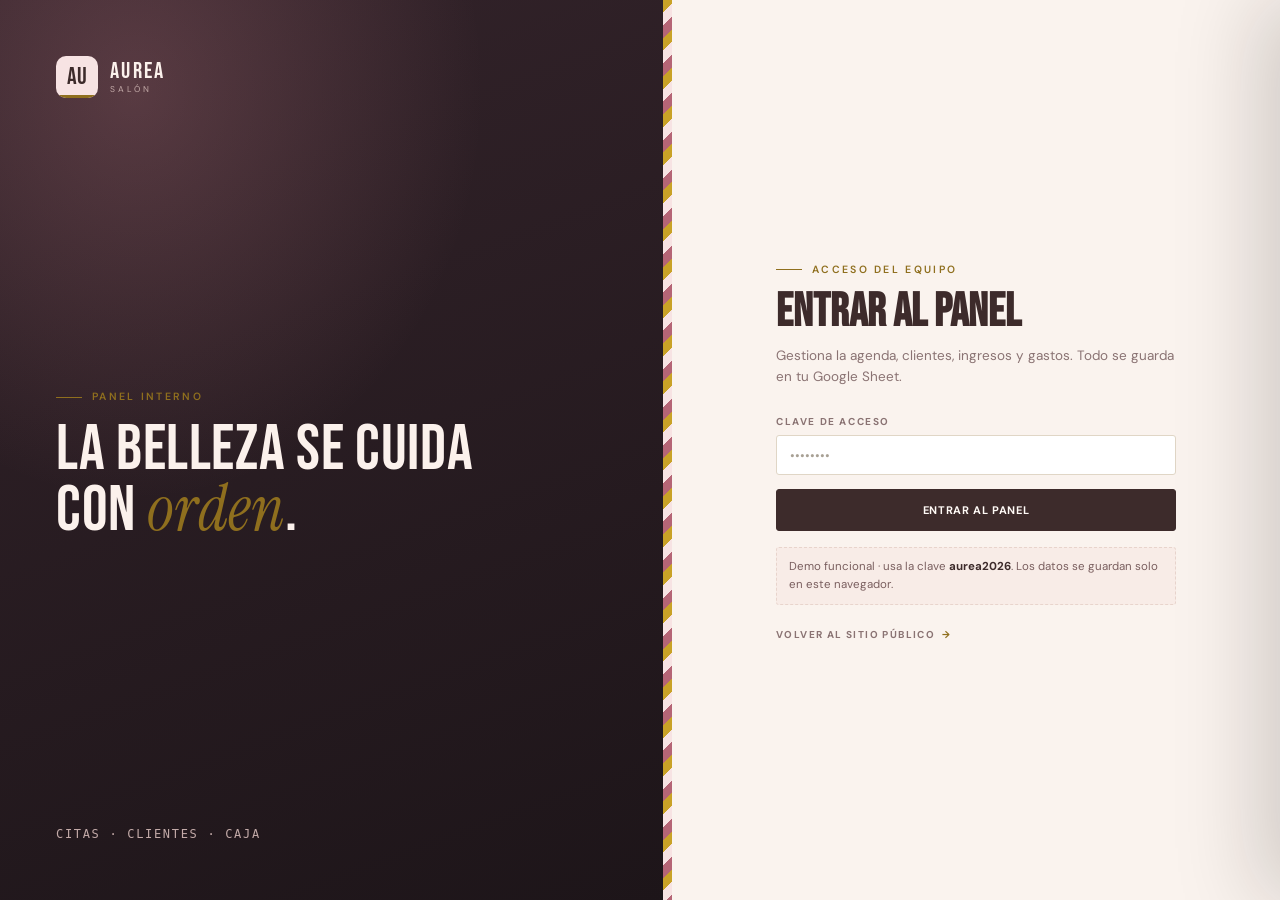
==== admin.html @ e71e3ce6 "Añade el sitio Salon-demo" ====
<!DOCTYPE html>
<html lang="es">
<head>
  <meta charset="UTF-8">
  <meta name="viewport" content="width=device-width, initial-scale=1, viewport-fit=cover">
  <title>Panel del equipo — Aurea Salón</title>
  <meta name="robots" content="noindex, nofollow">
  <meta name="theme-color" content="#fdf7f3">
  <link rel="icon" href="assets/favicon.svg" type="image/svg+xml">
  <link rel="preconnect" href="https://fonts.googleapis.com">
  <link rel="preconnect" href="https://fonts.gstatic.com" crossorigin>
  <link href="https://fonts.googleapis.com/css2?family=Bebas+Neue&family=DM+Sans:wght@300;400;500;600;700&family=Instrument+Serif:ital@0;1&display=swap" rel="stylesheet">
  <link rel="stylesheet" href="css/styles.css?v=20261121a">
</head>
<body class="admin-body">

  <!-- LOGIN -->
  <div class="login" id="login-screen">
    <div class="login__brand">
      <a class="brand" href="index.html" style="color:#fbf1ec">
        <span class="brand__mark" aria-hidden="true">AU</span>
        <span class="brand__text">
          <span class="brand__name">AUREA</span>
          <span class="brand__sub">SALÓN</span>
        </span>
      </a>
      <div>
        <div class="eyebrow" style="margin-bottom:16px">Panel interno</div>
        <div class="login__quote">La belleza se cuida<br>con <em>orden</em>.</div>
      </div>
      <div class="mono" style="color:#c3aaa8;letter-spacing:.14em">CITAS · CLIENTES · CAJA</div>
    </div>

    <div class="login__panel">
      <div class="login__card">
        <span class="eyebrow">Acceso del equipo</span>
        <h1>Entrar al panel</h1>
        <p>Gestiona la agenda, clientes, ingresos y gastos. Todo se guarda en tu Google Sheet.</p>
        <form class="login__form" id="login-form">
          <div class="field">
            <label for="login-key">Clave de acceso</label>
            <input class="input" id="login-key" name="key" type="password" autocomplete="current-password" placeholder="••••••••" required>
          </div>
          <button class="btn-admin btn-admin--primary" type="submit" style="min-height:42px">Entrar al panel</button>
        </form>
        <div class="login__hint" id="login-hint"></div>
        <div style="margin-top:18px">
          <a class="link-arrow" href="index.html" style="color:#8a7373">Volver al sitio público</a>
        </div>
      </div>
    </div>
  </div>

  <!-- PANEL -->
  <div class="admin-shell" id="admin-shell" hidden>
    <aside class="sidebar" id="sidebar">
      <div class="sidebar__brand">
        <span class="brand__mark" aria-hidden="true">AU</span>
        <span class="brand__text">
          <span class="brand__name">AUREA</span>
          <span class="brand__sub" style="color:#c3aaa8">ADMIN</span>
        </span>
      </div>

      <nav class="sidebar__nav" aria-label="Secciones del panel">
        <div class="sidebar__group">Operación</div>
        <button class="sidebar__link" type="button" data-view="resumen">
          <svg viewBox="0 0 24 24" fill="none" stroke="currentColor" stroke-width="1.6"><rect x="3" y="3" width="7" height="7" rx="1"/><rect x="14" y="3" width="7" height="7" rx="1"/><rect x="3" y="14" width="7" height="7" rx="1"/><rect x="14" y="14" width="7" height="7" rx="1"/></svg>
          Resumen
        </button>
        <button class="sidebar__link" type="button" data-view="promedios">
          <svg viewBox="0 0 24 24" fill="none" stroke="currentColor" stroke-width="1.6"><path d="M4 20V10M10 20V4M16 20v-7M22 20H2"/></svg>
          Promedios
        </button>
        <button class="sidebar__link" type="button" data-view="citas">
          <svg viewBox="0 0 24 24" fill="none" stroke="currentColor" stroke-width="1.6"><rect x="3" y="5" width="18" height="16" rx="2"/><path d="M8 3v4M16 3v4M3 11h18"/></svg>
          Citas <span class="badge-count" id="badge-citas">0</span>
        </button>
        <button class="sidebar__link" type="button" data-view="clientes">
          <svg viewBox="0 0 24 24" fill="none" stroke="currentColor" stroke-width="1.6"><circle cx="9" cy="8" r="3.2"/><path d="M3.5 20c0-3.3 2.5-5.5 5.5-5.5s5.5 2.2 5.5 5.5"/><path d="M16 5.2a3.2 3.2 0 0 1 0 5.9M17 14.7c2 .6 3.5 2.4 3.5 5.3"/></svg>
          Clientes
        </button>

        <div class="sidebar__group">Dinero</div>
        <button class="sidebar__link" type="button" data-view="ingresos">
          <svg viewBox="0 0 24 24" fill="none" stroke="currentColor" stroke-width="1.6"><path d="M4 17l6-6 4 4 6-8"/><path d="M14 7h6v6"/></svg>
          Ingresos
        </button>
        <button class="sidebar__link" type="button" data-view="gastos">
          <svg viewBox="0 0 24 24" fill="none" stroke="currentColor" stroke-width="1.6"><path d="M4 7l6 6 4-4 6 8"/><path d="M14 17h6v-6"/></svg>
          Gastos
        </button>

        <div class="sidebar__group">Catálogo</div>
        <button class="sidebar__link" type="button" data-view="barberos">
          <svg viewBox="0 0 24 24" fill="none" stroke="currentColor" stroke-width="1.6"><circle cx="12" cy="8" r="3.4"/><path d="M5 20c0-3.6 3-6.2 7-6.2s7 2.6 7 6.2"/></svg>
          Estilistas
        </button>
        <button class="sidebar__link" type="button" data-view="servicios">
          <svg viewBox="0 0 24 24" fill="none" stroke="currentColor" stroke-width="1.6"><path d="M4 6h16M4 12h16M4 18h10"/></svg>
          Servicios
        </button>
        <button class="sidebar__link" type="button" data-view="ajustes">
          <svg viewBox="0 0 24 24" fill="none" stroke="currentColor" stroke-width="1.6"><circle cx="12" cy="12" r="3"/><path d="M19.4 15a1.7 1.7 0 0 0 .34 1.88l.06.06a2 2 0 1 1-2.83 2.83l-.06-.06a1.7 1.7 0 0 0-1.88-.34 1.7 1.7 0 0 0-1 1.55V21a2 2 0 1 1-4 0v-.09A1.7 1.7 0 0 0 9 19.36a1.7 1.7 0 0 0-1.88.34l-.06.06a2 2 0 1 1-2.83-2.83l.06-.06A1.7 1.7 0 0 0 4.63 15a1.7 1.7 0 0 0-1.55-1H3a2 2 0 1 1 0-4h.09A1.7 1.7 0 0 0 4.64 9a1.7 1.7 0 0 0-.34-1.88l-.06-.06a2 2 0 1 1 2.83-2.83l.06.06A1.7 1.7 0 0 0 9 4.63h.01a1.7 1.7 0 0 0 1-1.55V3a2 2 0 1 1 4 0v.09a1.7 1.7 0 0 0 1 1.55 1.7 1.7 0 0 0 1.88-.34l.06-.06a2 2 0 1 1 2.83 2.83l-.06.06A1.7 1.7 0 0 0 19.37 9v.01a1.7 1.7 0 0 0 1.55 1H21a2 2 0 1 1 0 4h-.09a1.7 1.7 0 0 0-1.55 1z"/></svg>
          Ajustes
        </button>
      </nav>

      <div class="sidebar__foot">
        <div class="sidebar__user"><span class="status-dot status-dot--open">Sesión activa</span></div>
        <button class="sidebar__link" type="button" id="logout-btn">
          <svg viewBox="0 0 24 24" fill="none" stroke="currentColor" stroke-width="1.6"><path d="M15 4h3a2 2 0 0 1 2 2v12a2 2 0 0 1-2 2h-3"/><path d="M10 17l-5-5 5-5M5 12h11"/></svg>
          Cerrar sesión
        </button>
        <a class="sidebar__link" href="estilista.html">
          <svg viewBox="0 0 24 24" fill="none" stroke="currentColor" stroke-width="1.6"><circle cx="12" cy="8" r="3.4"/><path d="M5 20c0-3.6 3-6.2 7-6.2s7 2.6 7 6.2"/></svg>
          Panel de estilistas
        </a>
        <a class="sidebar__link" href="index.html">
          <svg viewBox="0 0 24 24" fill="none" stroke="currentColor" stroke-width="1.6"><path d="M14 3h7v7"/><path d="M10 14L21 3"/><path d="M21 14v5a2 2 0 0 1-2 2H5a2 2 0 0 1-2-2V5a2 2 0 0 1 2-2h5"/></svg>
          Ver sitio público
        </a>
      </div>
    </aside>
    <div class="sidebar-backdrop" id="sidebar-backdrop"></div>

    <div class="admin-main">
      <header class="topbar">
        <div class="topbar__left">
          <button class="icon-btn menu-btn" type="button" id="menu-btn" aria-label="Abrir menú">
            <svg viewBox="0 0 24 24" fill="none" stroke="currentColor" stroke-width="1.8"><path d="M3 6h18M3 12h18M3 18h18"/></svg>
          </button>
          <span class="topbar__title" id="topbar-title">Resumen</span>
        </div>
        <div class="topbar__right">
          <button class="icon-btn" type="button" id="admin-refresh" title="Actualizar datos" aria-label="Actualizar datos">
            <svg viewBox="0 0 24 24" fill="none" stroke="currentColor" stroke-width="1.8"><path d="M20 7v5h-5"/><path d="M19 12a7 7 0 1 1-2-5l3 5"/></svg>
          </button>
          <span class="mode-chip" id="mode-chip">Demo funcional</span>
          <span class="mono muted" id="today-label" style="display:none">—</span>
        </div>
      </header>

      <main class="view" id="view"></main>
    </div>
  </div>

  <!-- DRAWER CLIENTE -->
  <div class="drawer-backdrop" id="drawer-backdrop"></div>
  <aside class="drawer" id="client-drawer" aria-hidden="true" aria-label="Detalle del cliente">
    <div class="drawer__head">
      <div>
        <span class="eyebrow eyebrow--plain" style="color:#8f6f1e">Cliente</span>
        <h3 id="drawer-name" style="margin-top:6px">—</h3>
        <p id="drawer-phone" class="mono" style="color:#6f6a60;margin-top:4px">—</p>
      </div>
      <button class="icon-btn" type="button" id="drawer-close" aria-label="Cerrar detalle">
        <svg viewBox="0 0 24 24" fill="none" stroke="currentColor" stroke-width="1.6"><path d="M5 5l14 14M19 5L5 19"/></svg>
      </button>
    </div>
    <div class="drawer__body" id="drawer-body"></div>
    <div class="drawer__foot" id="drawer-foot"></div>
  </aside>

  <div id="modal-root"></div>

  <div class="barbero-loading" id="sheets-loading" role="status" aria-live="polite" aria-atomic="true" hidden>
    <div class="barbero-loading__animation" id="sheets-loading-animation" aria-hidden="true"></div>
    <span id="sheets-loading-label">Cargando…</span>
  </div>

  <script src="js/config.js?v=20261121a"></script>
  <script src="js/ui.js?v=20261121a"></script>
  <script src="js/store.js?v=20261121a"></script>
  <script src="js/calendar.js?v=20261121a"></script>
  <script src="assets/vendor/lottie.min.js"></script>
  <script src="js/sheets-loading.js?v=20261121a"></script>
  <script src="js/admin.js?v=20261121a"></script>
</body>
</html>
---- css/styles.css ----
/* ============================================================
   AUREA SALÓN — Hoja de estilos
   1. Tokens        5. Cabecera / hero
   2. Base          6. Secciones públicas
   3. Componentes   7. Reservas / modales
   4. Utilidades    8. Panel de administración
   ============================================================ */

[hidden] { display: none !important; }

/* ---------- 1. Tokens ---------- */
:root {
  --ink: #fdf7f3;
  --ink-2: #fffdfa;
  --surface: #fffaf6;
  --surface-2: #f6e9e4;
  --cream: #3d2b2b;
  --cream-dim: #6f5656;
  --muted: #8d7575;
  --copper: #8f6f1e;
  --copper-bright: #c9a227;
  --rose: #b56576;
  --rose-soft: #f7e3e3;
  --green: #5f8f6b;
  --red: #b85c5c;
  --line: rgba(61, 43, 43, 0.12);
  --line-strong: rgba(61, 43, 43, 0.26);

  --font-display: "Bebas Neue", "Arial Narrow", Impact, sans-serif;
  --font-body: "DM Sans", ui-sans-serif, system-ui, -apple-system, "Segoe UI", sans-serif;
  --font-serif: "Instrument Serif", Georgia, "Times New Roman", serif;
  --font-mono: ui-monospace, "SFMono-Regular", Menlo, Consolas, monospace;

  --radius: 3px;
  --shadow: 0 24px 60px rgba(92, 61, 61, 0.16);
  --container: 1200px;

  /* Panel admin (tema claro) */
  --paper: #faf3ee;
  --paper-2: #fdf8f4;
  --card: #ffffff;
  --admin-ink: #3d2b2b;
  --admin-muted: #8a7373;
  --admin-line: #ecdfd8;
  --admin-side: #2c2024;
}

/* ---------- 2. Base ---------- */
*,
*::before,
*::after { box-sizing: border-box; }

html { -webkit-text-size-adjust: 100%; scroll-behavior: smooth; }

body {
  margin: 0;
  background: var(--ink);
  color: var(--cream);
  font-family: var(--font-body);
  font-size: 16px;
  line-height: 1.55;
  -webkit-font-smoothing: antialiased;
}

body.no-scroll { overflow: hidden; }

img, svg { display: block; max-width: 100%; }
a { color: inherit; text-decoration: none; }
button { font: inherit; color: inherit; }
h1, h2, h3, h4, p { margin: 0; }
ul { margin: 0; padding: 0; list-style: none; }

::selection { background: var(--rose); color: #fff; }

:focus-visible {
  outline: 2px solid var(--copper-bright);
  outline-offset: 3px;
}

::-webkit-scrollbar { width: 10px; height: 10px; }
::-webkit-scrollbar-track { background: var(--ink); }
::-webkit-scrollbar-thumb { background: #d9c3bb; border-radius: 20px; border: 2px solid var(--ink); }

/* ---------- 3. Componentes ---------- */
.container {
  width: 100%;
  max-width: var(--container);
  margin-inline: auto;
  padding-inline: clamp(18px, 4vw, 40px);
}

.eyebrow {
  display: inline-flex;
  align-items: center;
  gap: 10px;
  font-size: 10.5px;
  font-weight: 600;
  letter-spacing: 0.22em;
  text-transform: uppercase;
  color: var(--copper);
}
.eyebrow::before {
  content: "";
  width: 26px;
  height: 1px;
  background: var(--copper);
}
.eyebrow--plain::before { display: none; }

.btn {
  display: inline-flex;
  align-items: center;
  justify-content: center;
  gap: 10px;
  min-height: 46px;
  padding: 0 22px;
  border: 1px solid transparent;
  border-radius: var(--radius);
  background: transparent;
  font-size: 11px;
  font-weight: 700;
  letter-spacing: 0.16em;
  text-transform: uppercase;
  cursor: pointer;
  transition: transform 0.18s ease, background 0.18s ease, border-color 0.18s ease, color 0.18s ease;
  white-space: nowrap;
}
.btn:hover { transform: translateY(-1px); }
.btn:active { transform: translateY(0); }
.btn:disabled { opacity: 0.45; cursor: not-allowed; transform: none; }

.btn--primary { background: var(--rose); color: #fff; }
.btn--primary:hover { background: #a2576a; }

.btn--outline { border-color: var(--line-strong); color: var(--cream); }
.btn--outline:hover { border-color: var(--cream); background: rgba(61, 43, 43, 0.05); }

.btn--ghost { color: var(--cream-dim); padding-inline: 14px; }
.btn--ghost:hover { color: var(--cream); background: rgba(61, 43, 43, 0.06); }

.btn--sm { min-height: 36px; padding: 0 14px; font-size: 10px; }
.btn--block { width: 100%; }

.btn__arrow { transition: transform 0.18s ease; }
.btn:hover .btn__arrow { transform: translateX(3px); }

.field { display: flex; flex-direction: column; gap: 6px; }
.field label,
.field__label {
  font-size: 10px;
  font-weight: 700;
  letter-spacing: 0.16em;
  text-transform: uppercase;
  color: var(--muted);
}
.input,
.select,
.textarea {
  width: 100%;
  min-height: 46px;
  padding: 0 13px;
  border: 1px solid var(--line);
  border-radius: var(--radius);
  background: #fffdfa;
  color: var(--cream);
  font-family: inherit;
  font-size: 14.5px;
  transition: border-color 0.16s ease, background 0.16s ease;
}
.textarea { padding: 12px 13px; min-height: 96px; resize: vertical; }
.input::placeholder, .textarea::placeholder { color: #b09a94; }
.input:focus, .select:focus, .textarea:focus {
  outline: none;
  border-color: var(--copper);
  background: #fff;
}
.select { appearance: none; background-image: linear-gradient(45deg, transparent 50%, var(--muted) 50%), linear-gradient(135deg, var(--muted) 50%, transparent 50%); background-position: calc(100% - 18px) 20px, calc(100% - 13px) 20px; background-size: 5px 5px; background-repeat: no-repeat; padding-right: 34px; }
.select option { background: var(--surface); color: var(--cream); }
.field__error { font-size: 12px; color: var(--red); min-height: 0; }
.input[aria-invalid="true"], .textarea[aria-invalid="true"] { border-color: var(--red); }

.form-grid { display: grid; grid-template-columns: 1fr 1fr; gap: 14px; }
.field--full { grid-column: 1 / -1; }
.field-hint { font-size: 12px; color: var(--muted); }
.field-hint--success { color: #4f7d5e; }
.field-hint--error { color: #a94f4f; }
.returning-client { margin-top: 18px; padding: 14px; border: 1px solid var(--line); border-radius: var(--radius); }
.returning-client__form { margin-top: 14px; }
.returning-client__form[hidden] { display: none; }
.returning-client__form .field__label { font-size: 10px; font-weight: 700; letter-spacing: .12em; text-transform: uppercase; color: var(--muted); }
.client-history-head { display: flex; justify-content: space-between; align-items: center; gap: 12px; margin-top: 20px; padding: 14px; border: 1px solid var(--line); border-radius: var(--radius); }
.client-history-head h3 { margin-top: 5px; font-family: var(--font-display); font-size: 22px; font-weight: 400; text-transform: uppercase; }
.client-history-head > span { color: var(--muted); font-size: 12px; }

/* ---------- 4. Utilidades ---------- */
.section { padding-block: clamp(64px, 8vw, 104px); }
section[id] { scroll-margin-top: 92px; }
.section--tight { padding-block: clamp(48px, 6vw, 72px); }
.section--line { border-top: 1px solid var(--line); }
.section-head {
  display: flex;
  justify-content: space-between;
  align-items: flex-end;
  gap: clamp(20px, 4vw, 56px);
  margin-bottom: clamp(28px, 4vw, 48px);
  flex-wrap: wrap;
}
.section-head h2 {
  font-family: var(--font-display);
  font-size: clamp(42px, 5.4vw, 68px);
  line-height: 0.92;
  letter-spacing: 0.01em;
  text-transform: uppercase;
  margin-top: 14px;
}
.section-head p { max-width: 360px; color: var(--muted); font-size: 14.5px; }
.sr-only {
  position: absolute; width: 1px; height: 1px; padding: 0; margin: -1px;
  overflow: hidden; clip: rect(0, 0, 0, 0); white-space: nowrap; border: 0;
}
.mono { font-family: var(--font-mono); font-size: 12px; letter-spacing: 0.04em; }
.muted { color: var(--muted); }
.copper { color: var(--copper); }

[data-reveal] {
  opacity: 0;
  transform: translateY(18px);
  transition: opacity 0.7s cubic-bezier(0.22, 1, 0.36, 1), transform 0.7s cubic-bezier(0.22, 1, 0.36, 1);
}
[data-reveal].is-visible { opacity: 1; transform: none; }

/* ---------- 5. Cabecera / hero ---------- */
.site-header {
  position: sticky;
  top: 0;
  z-index: 50;
  border-bottom: 1px solid transparent;
  transition: background 0.25s ease, border-color 0.25s ease, backdrop-filter 0.25s ease;
}
.site-header.is-scrolled {
  background: rgba(253, 247, 243, 0.92);
  backdrop-filter: blur(14px);
  border-bottom-color: var(--line);
}
.site-header__inner {
  display: flex;
  align-items: center;
  justify-content: space-between;
  gap: 20px;
  min-height: 76px;
}
.brand { display: inline-flex; align-items: center; gap: 12px; }
.brand__mark {
  width: 42px; height: 42px;
  display: grid; place-items: center;
  border-radius: 10px;
  background: linear-gradient(160deg, #f9e8e4, #f4ebda);
  color: var(--cream);
  font-family: var(--font-display);
  font-size: 24px;
  letter-spacing: 0.02em;
  position: relative;
  overflow: hidden;
  flex: none;
}
.brand__mark::after {
  content: "";
  position: absolute; left: 0; right: 0; bottom: 0; height: 3px;
  background: var(--copper);
}
.brand__text { display: flex; flex-direction: column; line-height: 1; }
.brand__name {
  font-family: var(--font-display);
  font-size: 23px;
  letter-spacing: 0.1em;
}
.brand__sub {
  font-size: 8.5px;
  letter-spacing: 0.34em;
  color: var(--muted);
  margin-top: 3px;
}
.site-nav { display: flex; align-items: center; gap: 4px; }
.site-nav__link {
  padding: 10px 14px;
  font-size: 11.5px;
  font-weight: 600;
  letter-spacing: 0.14em;
  text-transform: uppercase;
  color: var(--cream-dim);
  border-radius: var(--radius);
  transition: color 0.16s ease, background 0.16s ease;
}
.site-nav__link:hover { color: var(--cream); background: rgba(61, 43, 43, 0.06); }
button.site-nav__link { border: 0; background: none; cursor: pointer; text-align: left; }
.header-actions { display: flex; align-items: center; gap: 8px; }
.nav-toggle {
  display: none;
  width: 44px; height: 44px;
  border: 1px solid var(--line);
  border-radius: var(--radius);
  background: transparent;
  cursor: pointer;
  place-items: center;
}
.nav-toggle span { display: block; width: 18px; height: 1.5px; background: var(--cream); position: relative; }
.nav-toggle span::before, .nav-toggle span::after {
  content: ""; position: absolute; left: 0; width: 18px; height: 1.5px; background: var(--cream);
}
.nav-toggle span::before { top: -6px; }
.nav-toggle span::after { top: 6px; }

.hero {
  position: relative;
  overflow: hidden;
  padding-top: clamp(40px, 6vw, 84px);
  padding-bottom: clamp(48px, 7vw, 96px);
}
.hero::before {
  content: "";
  position: absolute;
  inset: 0;
  pointer-events: none;
  opacity: 0.5;
  background:
    radial-gradient(60% 60% at 85% 10%, rgba(217, 139, 150, 0.24), transparent 70%),
    radial-gradient(40% 40% at 5% 80%, rgba(201, 162, 39, 0.16), transparent 70%);
}
.hero__grid {
  position: relative;
  display: grid;
  grid-template-columns: 1.08fr 0.92fr;
  gap: clamp(32px, 5vw, 72px);
  align-items: center;
}
.hero__title {
  font-family: var(--font-display);
  font-size: clamp(58px, 8.6vw, 126px);
  line-height: 0.85;
  letter-spacing: 0.005em;
  text-transform: uppercase;
  margin-top: 20px;
}
.hero__title em {
  font-family: var(--font-serif);
  font-style: italic;
  font-weight: 400;
  text-transform: none;
  color: var(--copper);
  letter-spacing: -0.01em;
}
.hero__lead {
  margin-top: 26px;
  max-width: 430px;
  color: var(--cream-dim);
  font-size: 16px;
}
.hero__actions { display: flex; flex-wrap: wrap; gap: 10px; margin-top: 32px; }
.hero__meta {
  display: flex;
  flex-wrap: wrap;
  gap: 26px;
  margin-top: 42px;
  padding-top: 22px;
  border-top: 1px solid var(--line);
}
.hero__stat strong {
  display: block;
  font-family: var(--font-display);
  font-size: 30px;
  line-height: 1;
  color: var(--cream);
}
.hero__stat span {
  font-size: 9.5px;
  letter-spacing: 0.18em;
  text-transform: uppercase;
  color: var(--muted);
}

.hero-card {
  position: relative;
  background: linear-gradient(170deg, #fffdfa, #fbf0eb 70%);
  border: 1px solid var(--line);
  border-radius: 4px;
  padding: 26px 26px 24px;
  box-shadow: var(--shadow);
  overflow: hidden;
}
.hero-card::before {
  content: "";
  position: absolute;
  top: 0; bottom: 0; right: 0;
  width: 7px;
  background: repeating-linear-gradient(135deg, var(--copper-bright) 0 7px, #f7e3e3 7px 14px, var(--rose) 14px 21px);
  opacity: 0.85;
}
.hero-card__top { display: flex; justify-content: space-between; align-items: center; gap: 12px; }
.hero-card__label {
  font-size: 9.5px;
  letter-spacing: 0.2em;
  text-transform: uppercase;
  color: var(--muted);
}
.status-dot {
  display: inline-flex; align-items: center; gap: 7px;
  font-size: 10px; font-weight: 700; letter-spacing: 0.1em; text-transform: uppercase;
}
.status-dot::before { content: ""; width: 7px; height: 7px; border-radius: 50%; background: currentColor; box-shadow: 0 0 0 3px rgba(134, 171, 145, 0.16); }
.status-dot--open { color: var(--green); }
.status-dot--closed { color: var(--red); }
.hero-card__hours {
  font-family: var(--font-display);
  font-size: 44px;
  line-height: 1;
  margin-top: 12px;
  letter-spacing: 0.02em;
}
.hero-card__hours small { font-size: 18px; color: var(--muted); letter-spacing: 0.06em; }
.hero-card__next {
  display: flex; align-items: center; justify-content: space-between; gap: 10px;
  margin-top: 16px; padding: 12px 14px;
  background: rgba(217, 139, 150, 0.14);
  border: 1px solid rgba(176, 138, 46, 0.3);
  border-radius: 2px;
}
.hero-card__next span { font-size: 10px; letter-spacing: 0.14em; text-transform: uppercase; color: var(--cream-dim); }
.hero-card__next strong { font-family: var(--font-display); font-size: 21px; color: var(--copper); letter-spacing: 0.04em; }
.hero-card__list { margin-top: 18px; }
.hero-card__row {
  display: flex; justify-content: space-between; align-items: baseline; gap: 12px;
  padding: 10px 0;
  border-top: 1px dashed var(--line);
  font-size: 13.5px;
}
.hero-card__row span { color: var(--cream-dim); }
.hero-card__row b { font-weight: 600; color: var(--cream); }
.hero-card .btn { margin-top: 18px; }

/* ---------- 6. Secciones públicas ---------- */
.ticker {
  border-top: 1px solid var(--line);
  border-bottom: 1px solid var(--line);
  overflow: hidden;
  padding: 16px 0;
  background: #f7e9e4;
}
.ticker__track {
  display: flex;
  width: max-content;
  gap: 38px;
  animation: ticker 42s linear infinite;
}
.ticker:hover .ticker__track { animation-play-state: paused; }
.ticker__item {
  display: inline-flex;
  align-items: center;
  gap: 38px;
  font-family: var(--font-display);
  font-size: 19px;
  letter-spacing: 0.08em;
  color: var(--cream-dim);
  white-space: nowrap;
}
.ticker__item::after { content: "✦"; font-size: 14px; color: var(--rose); }
.ticker__item b { color: var(--copper); font-weight: 400; }
@keyframes ticker { to { transform: translateX(-50%); } }

.services-grid {
  display: grid;
  grid-template-columns: repeat(4, minmax(0, 1fr));
  gap: 12px;
}
.service-card {
  display: flex;
  flex-direction: column;
  min-height: 228px;
  padding: 22px 20px 18px;
  background: var(--surface);
  border: 1px solid var(--line);
  border-radius: var(--radius);
  position: relative;
  transition: border-color 0.2s ease, transform 0.2s ease, background 0.2s ease;
}
.service-card:hover { border-color: rgba(181, 101, 118, 0.55); transform: translateY(-3px); background: #fff4ef; }
.service-card__num {
  font-family: var(--font-mono);
  font-size: 10px;
  color: var(--muted);
  letter-spacing: 0.1em;
}
.service-card h3 {
  font-family: var(--font-display);
  font-size: 26px;
  letter-spacing: 0.03em;
  line-height: 1;
  margin-top: 14px;
  text-transform: uppercase;
}
.service-card p {
  margin-top: 8px;
  font-size: 12.5px;
  color: var(--muted);
  flex: 1;
}
.service-card__foot {
  display: flex;
  align-items: flex-end;
  justify-content: space-between;
  gap: 10px;
  margin-top: 18px;
  padding-top: 14px;
  border-top: 1px solid var(--line);
}
.service-card__price { font-family: var(--font-display); font-size: 29px; line-height: 1; }
.service-card__price small { font-family: var(--font-body); font-size: 10px; color: var(--muted); letter-spacing: 0.1em; display: block; margin-top: 3px; text-transform: uppercase; }
.service-card__time { font-size: 11px; color: var(--muted); letter-spacing: 0.08em; }
.service-card__cta {
  position: absolute; inset: 0;
  border: 0; background: transparent; cursor: pointer;
  border-radius: var(--radius);
}
.service-card__cta:focus-visible { outline: 2px solid var(--copper-bright); outline-offset: 2px; }

.barbers-grid { display: grid; grid-template-columns: repeat(3, minmax(0, 1fr)); gap: 12px; }
.barber-card {
  background: var(--surface);
  border: 1px solid var(--line);
  border-radius: var(--radius);
  overflow: hidden;
  transition: border-color 0.2s ease, transform 0.2s ease;
}
.barber-card:hover { border-color: rgba(181, 101, 118, 0.45); transform: translateY(-3px); }
.barber-card__art {
  position: relative;
  height: 250px;
  display: grid;
  place-items: center;
  overflow: hidden;
  background:
    radial-gradient(120% 100% at 22% 0%, color-mix(in srgb, var(--barber-color, #d98b96) 45%, transparent), transparent 62%),
    linear-gradient(160deg, #fdf1ec, #f6e4dc);
}
.barber-card__photo { position: absolute; inset: 0; width: 100%; height: 100%; object-fit: cover; object-position: center 35%; z-index: 0; }
.barber-card__art::after {
  content: "";
  position: absolute; inset: 0;
  background: repeating-linear-gradient(115deg, transparent 0 20px, rgba(61, 43, 43, 0.05) 20px 21px);
}
.barber-card__initials {
  font-family: var(--font-display);
  font-size: clamp(72px, 8vw, 104px);
  letter-spacing: 0.04em;
  color: rgba(61, 43, 43, 0.78);
  position: relative;
  z-index: 1;
}
.barber-card__tag {
  position: absolute;
  top: 14px; left: 14px;
  z-index: 2;
  font-size: 8.5px;
  letter-spacing: 0.2em;
  text-transform: uppercase;
  color: var(--cream-dim);
  border: 1px solid var(--line-strong);
  padding: 5px 8px;
  border-radius: 999px;
  background: rgba(255, 250, 246, 0.72);
  backdrop-filter: blur(4px);
}
.barber-card__body { padding: 18px 18px 20px; }
.barber-card__body h3 { font-family: var(--font-display); font-size: 27px; letter-spacing: 0.04em; line-height: 1; text-transform: uppercase; }
.barber-card__role { font-size: 10.5px; letter-spacing: 0.16em; text-transform: uppercase; color: var(--copper); margin-top: 6px; }
.barber-card__spec { font-size: 13px; color: var(--muted); margin-top: 10px; }
.barber-card__foot { display: flex; justify-content: space-between; align-items: center; gap: 10px; margin-top: 16px; padding-top: 14px; border-top: 1px solid var(--line); }
.link-arrow {
  display: inline-flex; align-items: center; gap: 7px;
  font-size: 10px; font-weight: 700; letter-spacing: 0.14em; text-transform: uppercase;
  color: var(--cream); background: none; border: 0; padding: 0; cursor: pointer;
}
.link-arrow::after { content: "→"; color: var(--copper); transition: transform 0.18s ease; }
.link-arrow:hover::after { transform: translateX(4px); }

.steps { display: grid; grid-template-columns: repeat(3, minmax(0, 1fr)); gap: 0; border-top: 1px solid var(--line); }
.step {
  padding: 30px clamp(18px, 3vw, 34px) 8px;
  border-right: 1px solid var(--line);
  position: relative;
}
.step:last-child { border-right: 0; }
.step__num {
  font-family: var(--font-display);
  font-size: 64px;
  line-height: 1;
  color: transparent;
  -webkit-text-stroke: 1px rgba(176, 138, 46, 0.7);
}
.step h3 { font-family: var(--font-display); font-size: 26px; letter-spacing: 0.04em; text-transform: uppercase; margin-top: 14px; }
.step p { font-size: 13.5px; color: var(--muted); margin-top: 8px; max-width: 260px; }

.contact-grid { display: grid; grid-template-columns: 1.15fr 0.85fr; gap: 12px; }
.contact-panel {
  background: var(--surface);
  border: 1px solid var(--line);
  border-radius: var(--radius);
  padding: clamp(24px, 4vw, 42px);
}
.contact-panel h2 { font-family: var(--font-display); font-size: clamp(38px, 4.6vw, 56px); line-height: 0.95; text-transform: uppercase; }
.contact-panel p { color: var(--muted); margin-top: 14px; max-width: 420px; font-size: 14.5px; }
.hours { margin-top: 26px; border-top: 1px solid var(--line); }
.hours__row { display: flex; justify-content: space-between; gap: 20px; padding: 11px 0; border-bottom: 1px solid var(--line); font-size: 13.5px; }
.hours__row span { color: var(--muted); }
.hours__row b { font-weight: 500; letter-spacing: 0.04em; }
.hours__row--closed b { color: var(--red); }
.contact-actions { display: flex; flex-wrap: wrap; gap: 10px; margin-top: 26px; }
.contact-aside { display: flex; flex-direction: column; gap: 12px; }
.contact-block { flex: 1; background: var(--surface); border: 1px solid var(--line); border-radius: var(--radius); padding: 24px; display: flex; flex-direction: column; justify-content: space-between; gap: 18px; }
.contact-block__label { font-size: 9.5px; letter-spacing: 0.2em; text-transform: uppercase; color: var(--copper); }
.contact-block__value { font-size: 15px; line-height: 1.5; }
.contact-block__value strong { display: block; font-family: var(--font-display); font-size: 24px; letter-spacing: 0.04em; font-weight: 400; margin-bottom: 4px; }

.site-footer { border-top: 1px solid var(--line); padding-block: 44px 28px; background: #f7e9e4; }
.footer-grid { display: grid; grid-template-columns: 1.4fr 1fr 1fr; gap: 32px; }
.footer-brand p { color: var(--muted); font-size: 13.5px; max-width: 300px; margin-top: 14px; }
.footer-col h4 { font-size: 9.5px; letter-spacing: 0.2em; text-transform: uppercase; color: var(--muted); margin-bottom: 12px; }
.footer-col a, .footer-col span { display: block; font-size: 13.5px; color: var(--cream-dim); padding: 4px 0; }
.footer-col a:hover { color: var(--copper); }
.footer-bottom {
  display: flex; justify-content: space-between; gap: 16px; flex-wrap: wrap;
  margin-top: 38px; padding-top: 18px; border-top: 1px solid var(--line);
  font-size: 11px; color: #a08a84; letter-spacing: 0.04em;
}
.footer-bottom a { color: var(--muted); }
.footer-bottom a:hover { color: var(--copper); }

/* ---------- 7. Reservas / modales ---------- */
.modal { position: fixed; inset: 0; z-index: 100; display: none; }
.modal.is-open { display: grid; place-items: center; }
.modal__backdrop {
  position: absolute; inset: 0;
  background: rgba(61, 43, 43, 0.45);
  backdrop-filter: blur(7px);
  animation: fade-in 0.2s ease;
}
.modal__dialog {
  position: relative;
  width: min(1060px, calc(100vw - 28px));
  max-height: calc(100vh - 40px);
  overflow: auto;
  background: var(--ink-2);
  border: 1px solid var(--line-strong);
  border-radius: 4px;
  box-shadow: 0 50px 120px rgba(92, 61, 61, 0.28);
  animation: modal-in 0.24s cubic-bezier(0.22, 1, 0.36, 1);
}
.modal__dialog--sm { width: min(640px, calc(100vw - 28px)); }
.modal__close {
  position: absolute;
  top: 14px; right: 14px;
  z-index: 5;
  width: 38px; height: 38px;
  display: grid; place-items: center;
  border: 1px solid var(--line);
  border-radius: 50%;
  background: rgba(255, 250, 246, 0.85);
  color: var(--cream);
  cursor: pointer;
  backdrop-filter: blur(6px);
  transition: background 0.16s ease, border-color 0.16s ease;
}
.modal__close:hover { background: var(--surface-2); border-color: var(--line-strong); }
.modal__close svg { width: 14px; height: 14px; }

.booking { display: grid; grid-template-columns: 1.15fr 0.85fr; min-height: 600px; }
.booking__main { padding: clamp(22px, 3.4vw, 38px); display: flex; flex-direction: column; min-width: 0; }
.booking__aside {
  background: linear-gradient(160deg, #f9e8e4, #f4ebda);
  color: var(--cream);
  padding: clamp(22px, 3.2vw, 34px);
  display: flex;
  flex-direction: column;
  position: relative;
  overflow: hidden;
}
.booking__aside::after {
  content: "";
  position: absolute;
  left: 0; right: 0; bottom: 0; height: 8px;
  background: repeating-linear-gradient(135deg, var(--copper-bright) 0 8px, #f7e3e3 8px 16px, var(--rose) 16px 24px);
  opacity: 0.9;
}
.booking__aside h3 { font-family: var(--font-display); font-size: 32px; line-height: 1; text-transform: uppercase; letter-spacing: 0.03em; }
.booking__aside .summary { margin-top: 22px; }
.summary__row {
  display: flex; justify-content: space-between; gap: 14px;
  padding: 11px 0;
  border-bottom: 1px solid rgba(61, 43, 43, 0.14);
  font-size: 13.5px;
}
.summary__row span { color: #8d7575; }
.summary__row b { font-weight: 600; text-align: right; }
.summary__total {
  display: flex; justify-content: space-between; align-items: flex-end; gap: 14px;
  margin-top: 22px; padding-top: 18px;
  border-top: 2px solid rgba(61, 43, 43, 0.55);
}
.summary__total span { font-size: 9.5px; letter-spacing: 0.2em; text-transform: uppercase; color: #8d7575; }
.summary__total strong { font-family: var(--font-display); font-size: 46px; line-height: 0.9; letter-spacing: 0.02em; }
.summary__note { margin-top: 18px; font-size: 11.5px; line-height: 1.6; color: #7c6262; }
.summary__brand { margin-top: auto; padding-top: 26px; font-family: var(--font-display); font-size: 15px; letter-spacing: 0.18em; color: #a58c7e; }

.stepper { display: flex; gap: 6px; margin-bottom: 26px; }
.stepper__item { flex: 1; display: flex; flex-direction: column; gap: 7px; }
.stepper__bar { height: 2px; background: var(--line); transition: background 0.2s ease; }
.stepper__item.is-done .stepper__bar, .stepper__item.is-active .stepper__bar { background: var(--rose); }
.stepper__label { font-size: 8.5px; letter-spacing: 0.16em; text-transform: uppercase; color: var(--muted); }
.stepper__item.is-active .stepper__label { color: var(--cream); }
.stepper__item.is-done .stepper__label { color: var(--rose); }

.booking__title { font-family: var(--font-display); font-size: clamp(30px, 3.4vw, 40px); line-height: 1; text-transform: uppercase; letter-spacing: 0.02em; }
.booking__sub { font-size: 13px; color: var(--muted); margin-top: 8px; }
.booking__body { margin-top: 22px; flex: 1; }
.booking__nav { display: flex; align-items: center; justify-content: space-between; gap: 10px; margin-top: 26px; padding-top: 18px; border-top: 1px solid var(--line); }
.booking__nav-total { display: none; text-align: center; font-size: 11px; font-weight: 700; letter-spacing: 0.08em; text-transform: uppercase; color: var(--cream-dim); }
.booking__nav-total b { display: block; font-family: var(--font-display); font-size: 20px; letter-spacing: 0.04em; color: var(--cream); }

.option-grid { display: grid; grid-template-columns: 1fr 1fr; gap: 8px; }
.option {
  text-align: left;
  border: 1px solid var(--line);
  background: var(--surface);
  border-radius: var(--radius);
  padding: 14px 15px;
  cursor: pointer;
  transition: border-color 0.16s ease, background 0.16s ease;
  position: relative;
}
.option:hover { border-color: var(--line-strong); background: #fff4ef; }
.option[aria-pressed="true"] { border-color: var(--rose); background: rgba(181, 101, 118, 0.12); }
.option[aria-pressed="true"]::after {
  content: "✓";
  position: absolute; top: 10px; right: 12px;
  color: var(--rose); font-size: 12px;
}
.option__title { font-size: 14px; font-weight: 600; padding-right: 18px; }
.option__meta { display: flex; justify-content: space-between; gap: 10px; margin-top: 8px; font-size: 11.5px; color: var(--muted); }
.option__meta b { color: var(--cream); font-weight: 600; }
.option--barber { display: flex; align-items: center; gap: 12px; }
.option--barber .avatar { flex: none; }
.option--barber .option__title { margin: 0; }
.option--barber .option__sub { font-size: 11.5px; color: var(--muted); margin-top: 2px; }
.option--barber[aria-pressed="true"]::after { top: 50%; transform: translateY(-50%); }

.avatar {
  width: 42px; height: 42px;
  border-radius: 50%;
  display: grid; place-items: center;
  font-family: var(--font-display);
  font-size: 17px;
  letter-spacing: 0.04em;
  color: #fff;
  background: var(--rose);
  flex: none;
  position: relative;
  overflow: hidden;
}
.avatar img { position: absolute; inset: 0; width: 100%; height: 100%; object-fit: cover; border-radius: inherit; }
.avatar--lg { width: 64px; height: 64px; font-size: 24px; }

.date-strip { display: flex; gap: 7px; overflow-x: auto; padding-bottom: 8px; margin-top: 18px; scrollbar-width: thin; }
.date-chip {
  flex: none;
  width: 62px;
  padding: 10px 4px 9px;
  border: 1px solid var(--line);
  border-radius: var(--radius);
  background: var(--surface);
  text-align: center;
  cursor: pointer;
  transition: border-color 0.16s ease, background 0.16s ease;
}
.date-chip:hover:not(:disabled) { border-color: var(--line-strong); }
.date-chip[aria-pressed="true"] { background: var(--rose); border-color: var(--rose); color: #fff; }
.date-chip:disabled { opacity: 0.3; cursor: not-allowed; }
.date-chip__dow { display: block; font-size: 8.5px; letter-spacing: 0.14em; text-transform: uppercase; opacity: 0.7; }
.date-chip__day { display: block; font-family: var(--font-display); font-size: 24px; line-height: 1.1; }
.date-chip__mon { display: block; font-size: 8.5px; letter-spacing: 0.1em; text-transform: uppercase; opacity: 0.7; }

.slot-group { margin-top: 20px; }
.slot-group__label { font-size: 9px; letter-spacing: 0.18em; text-transform: uppercase; color: var(--muted); margin-bottom: 8px; }
.slot-grid { display: grid; grid-template-columns: repeat(4, 1fr); gap: 6px; }
.slot {
  min-height: 40px;
  border: 1px solid var(--line);
  border-radius: var(--radius);
  background: var(--surface);
  font-size: 13px;
  letter-spacing: 0.04em;
  cursor: pointer;
  transition: border-color 0.16s ease, background 0.16s ease, color 0.16s ease;
  font-variant-numeric: tabular-nums;
}
.slot:hover { border-color: var(--rose); }
.slot[aria-pressed="true"] { background: var(--rose); border-color: var(--rose); color: #fff; font-weight: 700; }

.empty-state {
  padding: 28px 20px;
  border: 1px dashed var(--line-strong);
  border-radius: var(--radius);
  text-align: center;
  color: var(--muted);
  font-size: 13.5px;
}
.empty-state strong { display: block; color: var(--cream); font-size: 15px; margin-bottom: 4px; }

.skeleton { background: linear-gradient(90deg, #f6e9e4 25%, #fdf8f4 50%, #f6e9e4 75%); background-size: 200% 100%; animation: shimmer 1.2s infinite; border-radius: 2px; }
.skeleton--slot { height: 40px; }
@keyframes shimmer { to { background-position: -200% 0; } }

.booking-success { text-align: center; padding: 26px 10px 10px; display: flex; flex-direction: column; align-items: center; }
.success-check {
  width: 64px; height: 64px;
  border-radius: 50%;
  display: grid; place-items: center;
  border: 1px solid rgba(95, 143, 107, 0.45);
  background: rgba(95, 143, 107, 0.12);
  color: var(--green);
  margin-bottom: 18px;
}
.success-check svg { width: 26px; height: 26px; }
.booking-success h3 { font-family: var(--font-display); font-size: 36px; text-transform: uppercase; letter-spacing: 0.03em; line-height: 1; }
.booking-success p { color: var(--muted); font-size: 13.5px; margin-top: 10px; max-width: 340px; }
.success-ticket {
  width: 100%;
  max-width: 380px;
  margin-top: 22px;
  border: 1px solid var(--line);
  background: var(--surface);
  border-radius: var(--radius);
  text-align: left;
}
.success-ticket__row { display: flex; justify-content: space-between; gap: 16px; padding: 11px 15px; border-bottom: 1px solid var(--line); font-size: 13px; }
.success-ticket__row:last-child { border-bottom: 0; }
.success-ticket__row span { color: var(--muted); }
.success-ticket__row b { font-weight: 600; text-align: right; }
.success-code { font-family: var(--font-mono); letter-spacing: 0.12em; color: var(--copper); }
.success-actions { display: flex; flex-wrap: wrap; gap: 8px; justify-content: center; margin-top: 22px; }

.lookup-panel { padding: clamp(24px, 4vw, 34px); }
.lookup-form { display: grid; grid-template-columns: 1fr 1fr; gap: 12px; margin-top: 22px; }
.lookup-form button { grid-column: 1 / -1; }
.appointments-list { margin-top: 22px; display: flex; flex-direction: column; gap: 8px; }
.appt-card { border: 1px solid var(--line); border-radius: var(--radius); background: var(--surface); padding: 14px 16px; }
.appt-card__top { display: flex; justify-content: space-between; gap: 12px; align-items: flex-start; }
.appt-card__date { font-family: var(--font-display); font-size: 22px; line-height: 1; letter-spacing: 0.03em; }
.appt-card__service { font-size: 13.5px; margin-top: 6px; }
.appt-card__meta { font-size: 11.5px; color: var(--muted); margin-top: 4px; }
.appt-card__foot { display: flex; justify-content: space-between; align-items: center; gap: 12px; margin-top: 12px; padding-top: 10px; border-top: 1px dashed var(--line); }
.appt-card__code { font-family: var(--font-mono); font-size: 10.5px; color: var(--muted); letter-spacing: 0.1em; }
.appt-card--past { opacity: 0.62; }

.pill {
  display: inline-flex; align-items: center; gap: 5px;
  font-size: 9.5px; font-weight: 700; letter-spacing: 0.1em; text-transform: uppercase;
  padding: 4px 8px; border-radius: 999px; border: 1px solid transparent; white-space: nowrap;
}
.pill--pendiente { background: rgba(176, 138, 46, 0.14); color: #8a6a1f; border-color: rgba(176, 138, 46, 0.32); }
.pill--confirmada { background: rgba(95, 143, 107, 0.14); color: #3f6b4d; border-color: rgba(95, 143, 107, 0.3); }
.pill--completada { background: rgba(96, 125, 160, 0.14); color: #3f5f82; border-color: rgba(96, 125, 160, 0.3); }
.pill--cancelada { background: rgba(184, 92, 92, 0.12); color: #94443c; border-color: rgba(184, 92, 92, 0.3); }
.pill--no_asistio { background: rgba(61, 43, 43, 0.06); color: #7a6a5f; border-color: var(--line); }

/* Toast */
.toast-stack { position: fixed; bottom: 20px; left: 50%; transform: translateX(-50%); z-index: 200; display: flex; flex-direction: column; gap: 8px; width: min(420px, calc(100vw - 32px)); pointer-events: none; }
.toast {
  display: flex; align-items: flex-start; gap: 10px;
  padding: 13px 15px;
  background: #fffaf6;
  border: 1px solid var(--line-strong);
  border-left: 3px solid var(--copper);
  border-radius: 3px;
  box-shadow: 0 16px 40px rgba(92, 61, 61, 0.18);
  font-size: 13px;
  color: var(--cream);
  animation: toast-in 0.25s cubic-bezier(0.22, 1, 0.36, 1);
  pointer-events: auto;
}
.toast--error { border-left-color: var(--red); }
.toast--success { border-left-color: var(--green); }
.toast.is-out { animation: toast-out 0.2s ease forwards; }
@keyframes toast-in { from { opacity: 0; transform: translateY(10px); } }
@keyframes toast-out { to { opacity: 0; transform: translateY(8px); } }

@keyframes fade-in { from { opacity: 0; } }
@keyframes modal-in { from { opacity: 0; transform: translateY(14px) scale(0.99); } }

/* ---------- 8. Panel de administración ---------- */
.admin-body {
  background: var(--paper);
  color: var(--admin-ink);
  font-size: 14px;
  min-height: 100vh;
}
.admin-body ::selection { background: var(--admin-ink); color: #fffaf6; }
.admin-body ::-webkit-scrollbar-track { background: var(--paper); }
.admin-body ::-webkit-scrollbar-thumb { background: #cfc4b2; border-color: var(--paper); }
.admin-body :focus-visible { outline: 2px solid var(--copper); outline-offset: 2px; }

.login { min-height: 100vh; display: grid; grid-template-columns: 1.05fr 0.95fr; }
.login__brand {
  position: relative;
  overflow: hidden;
  background:
    radial-gradient(80% 70% at 20% 10%, rgba(217, 139, 150, 0.24), transparent 65%),
    linear-gradient(160deg, #33232a, #1d1519);
  color: #fbf1ec;
  padding: clamp(28px, 5vw, 56px);
  display: flex;
  flex-direction: column;
  justify-content: space-between;
  gap: 40px;
}
.login__brand::after {
  content: "";
  position: absolute;
  top: 0; bottom: 0; right: 0;
  width: 9px;
  background: repeating-linear-gradient(135deg, var(--copper-bright) 0 9px, #f7e3e3 9px 18px, var(--rose) 18px 27px);
}
.login__quote { font-family: var(--font-display); font-size: clamp(44px, 5vw, 72px); line-height: 0.92; text-transform: uppercase; letter-spacing: 0.01em; max-width: 560px; }
.login__quote em { font-family: var(--font-serif); font-style: italic; text-transform: none; color: var(--copper); }
.login__panel { display: grid; place-items: center; padding: clamp(24px, 5vw, 48px); }
.login__card { width: min(400px, 100%); }
.login__card h1 { font-family: var(--font-display); font-size: 46px; line-height: 1; text-transform: uppercase; margin-top: 12px; }
.login__card p { color: var(--admin-muted); font-size: 13.5px; margin-top: 10px; }
.login__form { margin-top: 26px; display: flex; flex-direction: column; gap: 14px; }
.login__hint { margin-top: 16px; padding: 10px 12px; background: #f8ece7; border: 1px dashed #e8d4cc; border-radius: 3px; font-size: 11.5px; color: #7a5f5f; }
.login__hint b { color: var(--admin-ink); }

.admin-shell { display: grid; grid-template-columns: 246px minmax(0, 1fr); min-height: 100vh; }
.sidebar {
  background: var(--admin-side);
  color: #fbf1ec;
  padding: 20px 14px 16px;
  position: sticky;
  top: 0;
  height: 100vh;
  display: flex;
  flex-direction: column;
  gap: 22px;
  z-index: 60;
}
.sidebar__brand { display: flex; align-items: center; gap: 10px; padding: 0 8px; }
.sidebar__brand .brand__mark { width: 36px; height: 36px; font-size: 20px; border-radius: 8px; }
.sidebar__brand .brand__name { font-size: 20px; }
.sidebar__nav { display: flex; flex-direction: column; gap: 2px; overflow-y: auto; }
.sidebar__group { font-size: 8.5px; letter-spacing: 0.2em; text-transform: uppercase; color: #a08c8c; padding: 14px 12px 6px; }
.sidebar__link {
  display: flex; align-items: center; gap: 10px;
  padding: 9px 12px;
  border-radius: 3px;
  color: rgba(251, 241, 236, 0.66);
  font-size: 13px;
  cursor: pointer;
  border: 0; background: none; text-align: left; width: 100%;
  transition: background 0.15s ease, color 0.15s ease;
}
.sidebar__link:hover { color: #fffaf6; background: rgba(251, 241, 236, 0.08); }
.sidebar__link.is-active { background: rgba(181, 101, 118, 0.22); color: #fffaf6; box-shadow: inset 2px 0 0 var(--rose); }
.sidebar__link svg { width: 15px; height: 15px; opacity: 0.8; flex: none; }
.sidebar__link .badge-count { margin-left: auto; font-size: 9px; background: var(--copper-bright); color: #3d2b2b; padding: 2px 6px; border-radius: 999px; font-weight: 700; }
.sidebar__foot { margin-top: auto; border-top: 1px solid rgba(251, 241, 236, 0.12); padding-top: 12px; display: flex; flex-direction: column; gap: 2px; }
.sidebar__user { padding: 8px 12px; font-size: 11px; color: #a08c8c; display: flex; align-items: center; gap: 8px; }
.sidebar__user .status-dot::before { width: 6px; height: 6px; }
.sidebar-backdrop { display: none; }

.admin-main { min-width: 0; display: flex; flex-direction: column; }
.topbar {
  position: sticky; top: 0; z-index: 30;
  display: flex; align-items: center; justify-content: space-between; gap: 14px;
  padding: 11px clamp(16px, 3vw, 28px);
  background: rgba(250, 243, 238, 0.92);
  backdrop-filter: blur(10px);
  border-bottom: 1px solid var(--admin-line);
  min-height: 58px;
}
.topbar__left { display: flex; align-items: center; gap: 10px; min-width: 0; }
.topbar__title { font-size: 12px; font-weight: 600; letter-spacing: 0.06em; text-transform: uppercase; color: var(--admin-muted); white-space: nowrap; }
.topbar__right { display: flex; align-items: center; gap: 8px; }
.mode-chip {
  display: inline-flex; align-items: center; gap: 6px;
  font-size: 9px; font-weight: 700; letter-spacing: 0.12em; text-transform: uppercase;
  padding: 5px 9px; border-radius: 999px;
  background: #efe6d5; border: 1px solid #e0d3bd; color: #7a5a2c;
  white-space: nowrap;
}
.mode-chip::before { content: ""; width: 6px; height: 6px; border-radius: 50%; background: currentColor; }
.mode-chip--live { background: #e4efe7; border-color: #cfe1d5; color: #2f6a46; }
.icon-btn {
  width: 36px; height: 36px;
  display: grid; place-items: center;
  border: 1px solid var(--admin-line);
  background: var(--card);
  border-radius: 3px;
  cursor: pointer;
  color: var(--admin-ink);
  transition: background 0.15s ease, border-color 0.15s ease;
}
.icon-btn:hover { background: var(--paper); border-color: #dcc7bf; }
.icon-btn svg { width: 15px; height: 15px; }
.menu-btn { display: none; }

.view { padding: 22px clamp(16px, 3vw, 28px) 56px; }
.view-head { display: flex; justify-content: space-between; align-items: flex-end; gap: 14px; flex-wrap: wrap; margin-bottom: 18px; }
.view-head__title { font-family: var(--font-display); font-size: clamp(34px, 3.6vw, 44px); line-height: 0.95; text-transform: uppercase; letter-spacing: 0.02em; }
.view-head__sub { color: var(--admin-muted); font-size: 12.5px; margin-top: 6px; }
.view-head__actions { display: flex; gap: 8px; flex-wrap: wrap; }

.kpi-grid { display: grid; grid-template-columns: repeat(4, minmax(0, 1fr)); gap: 10px; }
.kpi {
  background: var(--card);
  border: 1px solid var(--admin-line);
  border-radius: 4px;
  padding: 14px 16px;
  min-width: 0;
}
.kpi__label { font-size: 9px; font-weight: 700; letter-spacing: 0.16em; text-transform: uppercase; color: var(--admin-muted); display: flex; align-items: center; gap: 6px; }
.kpi__value { font-family: var(--font-display); font-size: clamp(28px, 3vw, 36px); line-height: 1; margin-top: 8px; letter-spacing: 0.01em; }
.kpi__meta { font-size: 11px; color: var(--admin-muted); margin-top: 6px; display: flex; align-items: center; gap: 6px; }
.trend { font-weight: 700; }
.trend--up { color: #3f6b4d; }
.trend--down { color: #94443c; }

.dash-grid { display: grid; grid-template-columns: 1.45fr 0.9fr; gap: 10px; margin-top: 10px; }
.card { background: var(--card); border: 1px solid var(--admin-line); border-radius: 4px; min-width: 0; }
.card__head { display: flex; justify-content: space-between; align-items: center; gap: 12px; padding: 12px 16px; border-bottom: 1px solid var(--admin-line); flex-wrap: wrap; }
.card__title { font-size: 12px; font-weight: 700; letter-spacing: 0.04em; }
.card__sub { font-size: 11px; color: var(--admin-muted); }
.card__body { padding: 16px; }
.card__body--flush { padding: 0; }
.card__foot { padding: 10px 16px; border-top: 1px solid var(--admin-line); display: flex; justify-content: space-between; align-items: center; gap: 10px; }

.chart { width: 100%; height: 210px; }
.chart svg { width: 100%; height: 100%; overflow: visible; }
.chart-legend { display: flex; gap: 16px; font-size: 10.5px; color: var(--admin-muted); }
.legend-dot { display: inline-flex; align-items: center; gap: 6px; }
.legend-dot::before { content: ""; width: 8px; height: 8px; border-radius: 2px; background: var(--copper); }
.legend-dot--gray::before { background: #cbc2b2; }

.agenda { display: flex; flex-direction: column; }
.agenda__item { display: grid; grid-template-columns: 58px minmax(0, 1fr) auto; gap: 12px; padding: 11px 16px; border-bottom: 1px solid #f4e9e3; align-items: center; }
.agenda__item:last-child { border-bottom: 0; }
.agenda__time { font-family: var(--font-display); font-size: 21px; line-height: 1; letter-spacing: 0.02em; }
.agenda__main { min-width: 0; }
.agenda__client { font-size: 13px; font-weight: 600; white-space: nowrap; overflow: hidden; text-overflow: ellipsis; }
.agenda__service { font-size: 11px; color: var(--admin-muted); white-space: nowrap; overflow: hidden; text-overflow: ellipsis; margin-top: 2px; }
.agenda__side { display: flex; align-items: center; gap: 6px; }
.agenda__empty { padding: 34px 16px; text-align: center; color: var(--admin-muted); font-size: 12.5px; }

/* Agenda diaria de citas y disponibilidad */
.daycal-card { margin-top: 14px; }
.daycal-card .card__head { gap: 14px; flex-wrap: wrap; }
.daycal-filters { display:flex; gap:8px; }
.daycal-filters .input, .daycal-filters .select, .daycal-card .card__head > .input { min-height:34px; height:34px; font-size:12px; }
.daycal { display:grid; grid-template-columns:64px minmax(520px,1fr); overflow:auto; max-height:720px; border:1px solid var(--admin-line); border-radius:8px; }
.daycal__times { background:#fdf8f4; }
.daycal__hour { height:60px; position:relative; border-bottom:1px solid var(--admin-line); font-size:10px; color:var(--admin-muted); }
.daycal__hour span { position:absolute; top:-7px; right:10px; }
.daycal__hour button { display:block; position:absolute; right:3px; bottom:3px; width:16px; height:14px; border:0; padding:0; background:transparent; color:#a08a84; cursor:pointer; }
.daycal__hour button::after { content:"+"; font-size:13px; }
.daycal__hour button:disabled { display:none; }
.daycal__track { position:relative; min-width:520px; background:repeating-linear-gradient(to bottom, transparent 0, transparent 59px, var(--admin-line) 59px, var(--admin-line) 60px); }
.daycal__event { position:absolute; z-index:1; overflow:hidden; padding:5px 7px; border-radius:5px; border-left:3px solid #6e8a65; background:#edf3e9; color:#273626; font-size:11px; }
.daycal__event b,.daycal__event small { display:block; overflow:hidden; white-space:nowrap; text-overflow:ellipsis; }
.daycal__event small { font-size:10px; opacity:.82; margin-top:2px; }
.daycal__event--break { background:#fff0d7; border-color:#cc8b2d; color:#594018; }
.daycal__event--lunch { background:#f8e6d6; border-color:#c67942; color:#59361e; }
.daycal__event--blocked { background:#f5dfdc; border-color:#b75b50; color:#572c28; }
.daycal__event--available { background:#e4f0e8; border-color:#5b936a; color:#294532; }
.daycal__event button { float:right; border:0; background:transparent; color:inherit; cursor:pointer; font-size:16px; line-height:12px; }
.availability-form { display:grid; grid-template-columns:repeat(4,minmax(100px,1fr)) auto; gap:10px; align-items:end; padding:14px 16px; border-top:1px solid var(--admin-line); }
.availability-form label { display:grid; gap:5px; font-size:11px; color:var(--admin-muted); }
.availability-form .input,.availability-form .select { width:100%; min-height:36px; height:36px; font-size:12px; }
@media(max-width:700px) { .availability-form { grid-template-columns:repeat(2,minmax(0,1fr)); } .daycal-filters { width:100%; } .daycal-filters>* { flex:1; min-width:0; } }

.rank-list { display: flex; flex-direction: column; gap: 12px; }
.rank-row { display: grid; grid-template-columns: 26px minmax(0, 1fr) auto; gap: 10px; align-items: center; }
.rank-num { font-family: var(--font-mono); font-size: 10px; color: var(--admin-muted); }
.rank-name { font-size: 12.5px; font-weight: 600; }
.rank-meta { font-size: 10.5px; color: var(--admin-muted); }
.rank-bar { height: 3px; background: #f4e9e3; border-radius: 999px; margin-top: 5px; overflow: hidden; }
.rank-bar span { display: block; height: 100%; background: var(--rose); border-radius: 999px; }
.rank-value { font-family: var(--font-display); font-size: 18px; }

.filters { display: flex; flex-wrap: wrap; gap: 8px; align-items: center; padding: 12px 16px; border-bottom: 1px solid var(--admin-line); }
.filters .input, .filters .select { height: 34px; min-height: 34px; font-size: 12px; border-color: #ecdfd8; background: #fff; color: var(--admin-ink); }
.filters .input { width: 190px; }
.filters .select { width: auto; padding-right: 30px; background-position: calc(100% - 16px) 15px, calc(100% - 11px) 15px; }
.filters__spacer { flex: 1; }
.filters__count { font-size: 11px; color: var(--admin-muted); white-space: nowrap; }

.table-wrap { overflow-x: auto; }
table.data { width: 100%; border-collapse: collapse; font-size: 12.5px; }
table.data th {
  text-align: left; font-size: 8.5px; font-weight: 700; letter-spacing: 0.14em; text-transform: uppercase;
  color: var(--admin-muted); padding: 9px 14px; border-bottom: 1px solid var(--admin-line);
  white-space: nowrap; background: var(--paper-2); position: sticky; top: 0;
}
table.data td { padding: 10px 14px; border-bottom: 1px solid #f7ece7; vertical-align: middle; }
table.data tbody tr:hover td { background: #fffaf7; }
table.data tbody tr:last-child td { border-bottom: 0; }
table.data .num { font-variant-numeric: tabular-nums; white-space: nowrap; }
table.data .strong { font-weight: 600; }
table.data .sub { font-size: 10.5px; color: var(--admin-muted); margin-top: 1px; }
.table-empty { padding: 44px 16px; text-align: center; color: var(--admin-muted); font-size: 12.5px; }
.client-link { background: none; border: 0; padding: 0; font: inherit; font-weight: 600; color: var(--admin-ink); cursor: pointer; text-align: left; }
.client-link:hover { color: #8a6a1f; text-decoration: underline; text-underline-offset: 3px; }
.row-actions { display: flex; gap: 4px; justify-content: flex-end; }
.mini-btn {
  height: 26px; padding: 0 8px;
  display: inline-flex; align-items: center; gap: 4px;
  border: 1px solid var(--admin-line); background: #fff; border-radius: 3px;
  font-size: 10px; font-weight: 600; letter-spacing: 0.02em; cursor: pointer; color: var(--admin-ink);
  white-space: nowrap;
  transition: background 0.15s ease, border-color 0.15s ease;
}
.mini-btn:hover { background: var(--paper); border-color: #d5c9b6; }
.mini-btn svg { width: 12px; height: 12px; }
.mini-btn--primary { background: var(--admin-ink); border-color: var(--admin-ink); color: #fffaf6; }
.mini-btn--primary:hover { background: #4a3538; border-color: #4a3538; }
.mini-btn--danger { color: #9b3f36; }
.mini-btn--danger:hover { background: #f9eeec; border-color: #e7c9c4; }

.pill--admin-pendiente { background: #fbf0dc; color: #8a5a12; border-color: #f0ddb8; }
.pill--admin-confirmada { background: #e6f0e9; color: #2e6b45; border-color: #cfe3d6; }
.pill--admin-completada { background: #e8eef6; color: #2f5378; border-color: #d3e0ef; }
.pill--admin-cancelada { background: #f7e7e5; color: #8e3b33; border-color: #efd3cf; }
.pill--admin-no_asistio { background: #efeae2; color: #6b6257; border-color: #e2d9cb; }

.btn-admin {
  display: inline-flex; align-items: center; justify-content: center; gap: 7px;
  min-height: 36px; padding: 0 14px;
  border: 1px solid var(--admin-line); background: #fff; color: var(--admin-ink);
  border-radius: 3px; font-size: 11px; font-weight: 700; letter-spacing: 0.06em; text-transform: uppercase;
  cursor: pointer; white-space: nowrap;
  transition: background 0.15s ease, border-color 0.15s ease, transform 0.15s ease;
}
.btn-admin:hover { background: var(--paper); border-color: #d5c9b6; }
.btn-admin--primary { background: var(--admin-ink); border-color: var(--admin-ink); color: #fffaf6; }
.btn-admin--primary:hover { background: #4a3538; }
.btn-admin--copper { background: var(--rose); border-color: var(--rose); color: #fff; }
.btn-admin--copper:hover { background: #a2576a; border-color: #a2576a; }
.btn-admin svg { width: 14px; height: 14px; }
.btn-admin:disabled { opacity: 0.5; cursor: not-allowed; }

.admin-body .field label { color: var(--admin-muted); }
.admin-body .input,
.admin-body .select,
.admin-body .textarea {
  background: #fff; border-color: #e0d6c6; color: var(--admin-ink); min-height: 40px; font-size: 13px;
}
.admin-body .input::placeholder, .admin-body .textarea::placeholder { color: #a8a094; }
.admin-body .select option { background: #fff; color: var(--admin-ink); }
.admin-body .input:focus, .admin-body .select:focus, .admin-body .textarea:focus { border-color: var(--copper); background: #fff; box-shadow: 0 0 0 3px rgba(176, 138, 46, 0.15); }
.admin-body .textarea { min-height: 84px; }

.modal--admin .modal__dialog { background: #fff; color: var(--admin-ink); border-color: #e0d6c6; }
.modal--admin .modal__close { background: #fff; border-color: #e0d6c6; color: var(--admin-ink); }
.modal--admin .modal__close:hover { background: var(--paper); }
.modal--admin .modal__head { padding: 20px 22px 0; }
.modal--admin .modal__head h2 { font-family: var(--font-display); font-size: 30px; text-transform: uppercase; line-height: 1; letter-spacing: 0.02em; }
.modal--admin .modal__head p { font-size: 12px; color: var(--admin-muted); margin-top: 6px; }
.modal--admin .modal__body { padding: 18px 22px 22px; }
.modal--admin .modal__foot { display: flex; justify-content: flex-end; gap: 8px; padding: 0 22px 22px; }
.admin-form-grid { display: grid; grid-template-columns: 1fr 1fr; gap: 12px; }
.admin-form-grid .field--full { grid-column: 1 / -1; }
.admin-form-grid .field label { font-size: 9px; }
.admin-form-grid .input, .admin-form-grid .select { height: 38px; min-height: 38px; }
.checkbox-row { display: flex; align-items: center; gap: 9px; min-height: 38px; }
.checkbox-row input { width: 16px; height: 16px; accent-color: var(--copper); }
.checkbox-row label { font-size: 12px; color: var(--admin-ink); text-transform: none; letter-spacing: 0; }

.drawer-backdrop { position: fixed; inset: 0; background: rgba(61, 43, 43, 0.3); z-index: 90; opacity: 0; pointer-events: none; transition: opacity 0.2s ease; }
.drawer-backdrop.is-open { opacity: 1; pointer-events: auto; }
.drawer {
  position: fixed; top: 0; right: 0; bottom: 0; z-index: 91;
  width: min(440px, 100vw);
  background: var(--card); color: var(--admin-ink);
  border-left: 1px solid var(--admin-line);
  box-shadow: -30px 0 80px rgba(20, 18, 14, 0.18);
  transform: translateX(102%);
  transition: transform 0.26s cubic-bezier(0.22, 1, 0.36, 1);
  display: flex; flex-direction: column;
}
.drawer.is-open { transform: none; }
.drawer__head { display: flex; justify-content: space-between; align-items: flex-start; gap: 12px; padding: 20px 20px 16px; border-bottom: 1px solid var(--admin-line); }
.drawer__body { padding: 20px; overflow-y: auto; flex: 1; }
.drawer__foot { padding: 14px 20px; border-top: 1px solid var(--admin-line); display: flex; gap: 8px; justify-content: flex-end; }
.drawer h3 { font-family: var(--font-display); font-size: 30px; line-height: 1; text-transform: uppercase; }
.drawer__stat-grid { display: grid; grid-template-columns: 1fr 1fr; gap: 8px; margin-top: 16px; }
.drawer__stat { background: var(--paper); border: 1px solid var(--admin-line); border-radius: 3px; padding: 10px 12px; }
.drawer__stat span { font-size: 8.5px; letter-spacing: 0.14em; text-transform: uppercase; color: var(--admin-muted); display: block; }
.drawer__stat b { font-family: var(--font-display); font-size: 24px; font-weight: 400; }
.drawer__section { margin-top: 22px; }
.drawer__section h4 { font-size: 9px; letter-spacing: 0.16em; text-transform: uppercase; color: var(--admin-muted); margin-bottom: 10px; }
.history-item { display: flex; justify-content: space-between; gap: 12px; padding: 9px 0; border-bottom: 1px solid #f4e9e3; font-size: 12px; }
.history-item:last-child { border-bottom: 0; }
.history-item__meta { color: var(--admin-muted); font-size: 10.5px; }

.barbers-admin-grid { display: grid; grid-template-columns: repeat(3, minmax(0, 1fr)); gap: 10px; }
.barber-admin-card { background: var(--card); border: 1px solid var(--admin-line); border-radius: 4px; padding: 16px; }
.barber-admin-card__top { display: flex; align-items: center; gap: 12px; }
.barber-admin-card h3 { font-size: 15px; font-weight: 700; }
.barber-admin-card .sub { font-size: 11px; color: var(--admin-muted); }
.barber-admin-card__stats { display: flex; justify-content: space-between; gap: 10px; margin-top: 16px; padding-top: 12px; border-top: 1px solid var(--admin-line); }
.barber-admin-card__stat span { display: block; font-size: 8.5px; letter-spacing: 0.12em; text-transform: uppercase; color: var(--admin-muted); }
.barber-admin-card__stat b { font-family: var(--font-display); font-size: 21px; font-weight: 400; }
.barber-admin-card__actions { display: flex; gap: 6px; margin-top: 12px; }

.services-admin-list { display: flex; flex-direction: column; }
.service-admin-row { display: grid; grid-template-columns: 34px minmax(0, 1fr) 100px 90px 90px auto; gap: 14px; align-items: center; padding: 12px 16px; border-bottom: 1px solid #f4e9e3; }
.service-admin-row:last-child { border-bottom: 0; }
.service-admin-row__num { font-family: var(--font-mono); font-size: 10px; color: var(--admin-muted); }
.service-admin-row__name { font-size: 13px; font-weight: 600; }
.service-admin-row__desc { font-size: 10.5px; color: var(--admin-muted); margin-top: 1px; }
.service-admin-row__price { font-family: var(--font-display); font-size: 20px; }
.service-admin-row__meta { display: none; }

.settings-grid { display: grid; grid-template-columns: 1.2fr 0.8fr; gap: 10px; }
.settings-card { background: var(--card); border: 1px solid var(--admin-line); border-radius: 4px; padding: 18px; }
.settings-card h3 { font-size: 13px; font-weight: 700; }
.settings-card > p { font-size: 11.5px; color: var(--admin-muted); margin-top: 4px; }
.settings-card .admin-form-grid { margin-top: 16px; }
.conn-row { display: flex; justify-content: space-between; align-items: center; gap: 12px; padding: 10px 0; border-bottom: 1px solid #f4e9e3; font-size: 12px; }
.conn-row:last-child { border-bottom: 0; }
.conn-row code { font-family: var(--font-mono); font-size: 10.5px; background: var(--paper); padding: 3px 6px; border-radius: 2px; word-break: break-all; }
.danger-zone { border-color: #e7c9c4; }
.danger-zone h3 { color: #8e3b33; }

.admin-empty { padding: 50px 20px; text-align: center; color: var(--admin-muted); }
.admin-empty strong { display: block; color: var(--admin-ink); font-size: 14px; margin-bottom: 4px; }

/* ---------- Jornada y reloj de corte ---------- */
.jornada-team { display: grid; grid-template-columns: repeat(auto-fit, minmax(190px, 1fr)); gap: 8px; margin-bottom: 10px; }
.jornada-team__card {
  display: flex; align-items: center; gap: 10px; text-align: left;
  background: var(--card); border: 1px solid var(--admin-line); border-radius: 4px;
  padding: 10px 12px; font: inherit; color: inherit; cursor: pointer;
  transition: border-color 0.15s ease, box-shadow 0.15s ease, background 0.15s ease;
}
.jornada-team__card:hover { border-color: #d5c9b6; background: #fdfbf7; }
.jornada-team__card.is-active { border-color: var(--copper); box-shadow: inset 0 0 0 1px var(--copper); background: #fffdf9; }
.jornada-team__meta { min-width: 0; display: flex; flex-direction: column; gap: 3px; }
.jornada-team__name { font-size: 12.5px; font-weight: 600; white-space: nowrap; overflow: hidden; text-overflow: ellipsis; }
.jornada-team__state { display: flex; align-items: center; gap: 5px; font-size: 10.5px; color: var(--admin-muted); white-space: nowrap; overflow: hidden; text-overflow: ellipsis; }
.jornada-team__state b { font-family: var(--font-mono); font-weight: 600; font-size: 10.5px; color: #8a5a12; }
.dot-live { width: 6px; height: 6px; border-radius: 50%; background: #2f6a46; flex: none; }
.dot-live--busy { background: var(--rose); box-shadow: 0 0 0 3px rgba(181, 101, 118, 0.18); animation: live-pulse 1.8s ease-in-out infinite; }
@keyframes live-pulse { 50% { box-shadow: 0 0 0 5px rgba(181, 101, 118, 0.05); } }

.jornada-grid { display: grid; grid-template-columns: minmax(0, 1.25fr) minmax(0, 1fr); gap: 10px; margin-top: 10px; }
.jornada-col { display: flex; flex-direction: column; gap: 10px; min-width: 0; }

.timer-card {
  position: relative; overflow: hidden;
  background: #2c2024; color: #fbf1ec;
  border: 1px solid #3a2b30; border-radius: 4px; padding: 18px 20px 20px;
}
.timer-card::after {
  content: ""; position: absolute; right: -80px; top: -110px; width: 260px; height: 260px;
  background: radial-gradient(circle, rgba(217, 139, 150, 0.24), transparent 66%);
  pointer-events: none;
}
.timer-card__head { position: relative; display: flex; justify-content: space-between; align-items: center; gap: 12px; }
.timer-card__eyebrow { font-size: 9px; font-weight: 700; letter-spacing: 0.18em; text-transform: uppercase; color: #c3aaa8; }
.timer-card__live { display: inline-flex; align-items: center; gap: 6px; font-size: 9px; font-weight: 700; letter-spacing: 0.14em; text-transform: uppercase; color: var(--copper-bright); }
.timer-card:not(.timer-card--idle) .timer-card__live::before { content: ""; width: 6px; height: 6px; border-radius: 50%; background: currentColor; animation: live-pulse 1.6s infinite; }
.timer-card__client { position: relative; font-family: var(--font-display); font-size: clamp(24px, 2.6vw, 32px); line-height: 0.98; text-transform: uppercase; letter-spacing: 0.02em; margin-top: 16px; }
.timer-card__service { position: relative; font-size: 11.5px; color: #c3aaa8; margin-top: 5px; }
.timer-display {
  position: relative; font-family: var(--font-mono); font-variant-numeric: tabular-nums;
  font-size: clamp(46px, 7vw, 68px); line-height: 1; letter-spacing: 0.01em;
  margin: 16px 0 8px;
}
.timer-card--idle .timer-display { color: #7a6a68; }
.timer-meta { position: relative; display: flex; align-items: center; gap: 12px; flex-wrap: wrap; font-size: 11px; color: #c3aaa8; }
.timer-meta b { color: #fbf1ec; font-weight: 600; }
.timer-meta .is-over { color: #e8907f; font-weight: 600; }
.timer-track { position: relative; height: 4px; background: #3d2f33; border-radius: 999px; overflow: hidden; margin: 14px 0 18px; }
.timer-track span { display: block; height: 100%; background: var(--rose); border-radius: 999px; transition: width 0.5s linear; }
.timer-track span.is-over { background: #c0564a; }
.timer-actions { position: relative; display: flex; gap: 8px; flex-wrap: wrap; }
.timer-card .btn-admin { background: transparent; border-color: #4a383d; color: #fbf1ec; }
.timer-card .btn-admin:hover { background: #3a2b30; border-color: #5a464b; }
.timer-card .btn-admin--primary { background: var(--rose); border-color: var(--rose); color: #fff; }
.timer-card .btn-admin--primary:hover { background: #a2576a; border-color: #a2576a; }

.jornada-row { display: grid; grid-template-columns: 54px minmax(0, 1fr) auto; gap: 12px; padding: 11px 16px; border-bottom: 1px solid #f4e9e3; align-items: center; }
.jornada-row:last-child { border-bottom: 0; }
.jornada-row.is-running { background: #fffaf2; box-shadow: inset 3px 0 0 var(--copper); }
.jornada-row__time { font-family: var(--font-display); font-size: 20px; line-height: 1; }
.jornada-row__main { min-width: 0; }
.jornada-row__client { font-size: 13px; font-weight: 600; white-space: nowrap; overflow: hidden; text-overflow: ellipsis; }
.jornada-row__meta { font-size: 10.5px; color: var(--admin-muted); margin-top: 2px; white-space: nowrap; overflow: hidden; text-overflow: ellipsis; }
.jornada-row__side { display: flex; align-items: center; gap: 8px; flex-wrap: wrap; justify-content: flex-end; }
.jornada-empty { padding: 30px 16px; text-align: center; color: var(--admin-muted); font-size: 12px; }

.money-row { display: grid; grid-template-columns: minmax(0, 1fr) auto auto; gap: 10px; align-items: center; padding: 9px 16px; border-bottom: 1px solid #f4e9e3; }
.money-row:last-child { border-bottom: 0; }
.money-row__title { font-size: 12px; font-weight: 600; white-space: nowrap; overflow: hidden; text-overflow: ellipsis; }
.money-row__meta { font-size: 10px; color: var(--admin-muted); margin-top: 1px; }
.money-row__amount { font-family: var(--font-display); font-size: 18px; }

.barber-live { display: flex; align-items: center; gap: 6px; margin-top: 10px; font-size: 10.5px; color: #8a6a1f; font-weight: 600; }
.barber-admin-card__stats { flex-wrap: wrap; }
.barber-admin-card__stat { min-width: 52px; }
.barber-admin-card__actions { flex-wrap: wrap; }

.pill--admin-en_curso { background: #fbe9dd; color: #8a4b16; border-color: #f0d3bd; }

/* ---------- Promedios y panel del barbero ---------- */
.barber-access {
  display: flex; align-items: center; gap: 8px; flex-wrap: wrap;
  margin-top: 10px; padding-top: 10px; border-top: 1px dashed var(--admin-line);
}
.barber-access__label { font-size: 8.5px; font-weight: 700; letter-spacing: 0.14em; text-transform: uppercase; color: var(--admin-muted); }
.barber-access code {
  font-size: 11px; padding: 3px 7px; background: var(--paper); border: 1px solid var(--admin-line); border-radius: 3px;
}
.promedios-note {
  margin-top: 10px; padding: 14px 16px; background: #fdf8f1; border: 1px dashed #e8d9c8; border-radius: 4px;
  font-size: 12px; line-height: 1.65; color: var(--admin-muted);
}
.promedios-note strong { color: var(--admin-ink); }
.promedios-note a { color: #8a6a1f; font-weight: 600; text-decoration: underline; text-underline-offset: 3px; }

.barbero-shell { min-height: 100vh; display: flex; flex-direction: column; }
.barbero-shell .admin-main { flex: 1; }
.barbero-brand { display: flex; align-items: center; gap: 10px; color: var(--admin-ink); }
.barbero-brand .brand__name { font-size: 15px; }
.barbero-brand .brand__sub { font-size: 7px; }
.barbero-who { display: flex; align-items: center; gap: 8px; min-width: 0; }
.barbero-who__name { font-size: 12px; font-weight: 600; white-space: nowrap; overflow: hidden; text-overflow: ellipsis; }
.barbero-who__role { font-size: 10px; color: var(--admin-muted); white-space: nowrap; }
.barbero-live-chip {
  display: inline-flex; align-items: center; gap: 6px;
  font-size: 9px; font-weight: 700; letter-spacing: 0.1em; text-transform: uppercase;
  padding: 5px 9px; border-radius: 999px; background: #fbe9dd; border: 1px solid #f0d3bd; color: #8a4b16;
  white-space: nowrap;
}
.barbero-live-chip[hidden] { display: none; }
.barbero-sync { font-size: 10px; color: var(--admin-muted); white-space: nowrap; }

.barbero-loading {
  position: fixed; z-index: 180; left: 50%; bottom: max(20px, env(safe-area-inset-bottom));
  transform: translateX(-50%); display: flex; align-items: center; gap: 10px;
  min-height: 64px; padding: 7px 16px 7px 8px; border: 1px solid rgba(255,255,255,.14);
  border-radius: 999px; background: rgba(24,23,22,.78); color: #fffaf2;
  box-shadow: 0 8px 28px rgba(0,0,0,.2); backdrop-filter: blur(8px);
  font-size: 12px; font-weight: 600; letter-spacing: .01em; pointer-events: none;
  animation: barbero-loading-in .18s ease-out both;
}
.barbero-loading[hidden] { display: none; }
.barbero-loading__animation { width: 48px; height: 48px; flex: 0 0 48px; }
.barbero-loading__animation svg { display: block; width: 100%; height: 100%; }
@keyframes barbero-loading-in { from { opacity: 0; transform: translate(-50%, 8px); } }

@media (max-width: 720px) {
  .barbero-who__role, .barbero-sync { display: none; }
  .barbero-shell .topbar { gap: 8px; }
}

/* ---------- Responsive ---------- */
@media (max-width: 1100px) {
  .services-grid { grid-template-columns: repeat(2, minmax(0, 1fr)); }
  .kpi-grid { grid-template-columns: repeat(2, minmax(0, 1fr)); }
  .dash-grid { grid-template-columns: 1fr; }
  .barbers-admin-grid { grid-template-columns: repeat(2, minmax(0, 1fr)); }
  .settings-grid { grid-template-columns: 1fr; }
  .jornada-grid { grid-template-columns: 1fr; }
}

@media (max-width: 980px) {
  .site-nav {
    position: fixed;
    top: 76px; left: 0; right: 0;
    background: #fdf7f3;
    border-bottom: 1px solid var(--line);
    box-shadow: 0 26px 44px rgba(0, 0, 0, 0.55);
    flex-direction: column;
    align-items: stretch;
    padding: 10px 18px 18px;
    gap: 0;
    transform: translateY(-8px);
    opacity: 0;
    pointer-events: none;
    transition: opacity 0.2s ease, transform 0.2s ease;
  }
  .site-nav.is-open { opacity: 1; transform: none; pointer-events: auto; }
  .site-nav__link {
    padding: 14px 6px;
    font-size: 13.5px;
    border-bottom: 1px solid rgba(61, 43, 43, 0.08);
  }
  .site-nav__link:last-child { border-bottom: 0; }
  .nav-toggle { display: grid; }
  .header-actions .btn--outline { display: none; }

  .hero__grid { grid-template-columns: 1fr; gap: 40px; }
  .hero-card { max-width: 480px; }
  .hero__meta { margin-top: 30px; }

  .barbers-grid { grid-template-columns: repeat(2, minmax(0, 1fr)); }
  .contact-grid { grid-template-columns: 1fr; }
  .footer-grid { grid-template-columns: 1fr 1fr; }
  .footer-brand { grid-column: 1 / -1; }

  .login { grid-template-columns: 1fr; }
  .login__brand { min-height: 260px; padding: 28px; }
  .login__brand::after { width: 100%; height: 7px; top: auto; bottom: 0; }

  .admin-shell { grid-template-columns: 1fr; }
  .sidebar {
    position: fixed; top: 0; left: 0; bottom: 0;
    width: 262px; height: 100vh;
    transform: translateX(-102%);
    transition: transform 0.24s cubic-bezier(0.22, 1, 0.36, 1);
    box-shadow: 30px 0 80px rgba(0, 0, 0, 0.3);
  }
  .sidebar.is-open { transform: none; }
  .sidebar-backdrop { display: block; position: fixed; inset: 0; background: rgba(44, 32, 36, 0.45); z-index: 55; opacity: 0; pointer-events: none; transition: opacity 0.2s ease; }
  .sidebar-backdrop.is-open { opacity: 1; pointer-events: auto; }
  .menu-btn { display: grid; }

  .booking { grid-template-columns: 1fr; }
  .booking__aside { order: 2; }
  .booking__aside .summary__brand { display: none; }
  .booking__main { order: 1; }
  .modal__dialog { max-height: calc(100vh - 20px); }
}

@media (max-width: 720px) {
  .hero__title { font-size: clamp(52px, 15vw, 84px); }
  .hero__meta { gap: 18px; }
  .services-grid { grid-template-columns: 1fr; }
  .service-card { min-height: 0; }
  .barbers-grid { grid-template-columns: 1fr; }
  .steps { grid-template-columns: 1fr; border-top: 0; }
  .step { border-right: 0; border-top: 1px solid var(--line); padding-left: 0; padding-right: 0; }
  .footer-grid { grid-template-columns: 1fr; }
  .option-grid { grid-template-columns: 1fr; }
  .slot-grid { grid-template-columns: repeat(3, 1fr); }
  .form-grid { grid-template-columns: 1fr; }
  .lookup-form { grid-template-columns: 1fr; }
  .lookup-form button { grid-column: auto; }
  .kpi-grid { grid-template-columns: 1fr 1fr; }
  .barbers-admin-grid { grid-template-columns: 1fr; }
  .admin-form-grid { grid-template-columns: 1fr; }
  .service-admin-row { grid-template-columns: 28px minmax(0, 1fr) auto; }
  .service-admin-row__meta { display: block; margin-top: 4px; font-size: 11px; color: var(--admin-muted); }
  .service-admin-row__meta b { font-family: var(--font-display); font-size: 16px; font-weight: 400; color: var(--admin-ink); letter-spacing: 0.02em; }
  .service-admin-row__price, .service-admin-row__time, .service-admin-row__status { display: none; }
  .filters .input { width: 100%; }
  .filters .select { flex: 1; }
  .view-head__actions { width: 100%; }
  .view-head__actions .btn-admin { flex: 1; }
  .agenda__item { grid-template-columns: 50px minmax(0, 1fr); }
  .agenda__side { grid-column: 2; justify-content: flex-start; }
  .jornada-team { grid-template-columns: 1fr 1fr; }
  .jornada-row { grid-template-columns: 48px minmax(0, 1fr); }
  .jornada-row__side { grid-column: 1 / -1; justify-content: flex-start; }
  .timer-card { padding: 16px; }
  .drawer { width: 100vw; }
  .toast-stack { bottom: 12px; }
}

@media (max-width: 420px) {
  .hero-card { padding: 20px; }
  .hero-card__hours { font-size: 36px; }
  .kpi-grid { grid-template-columns: 1fr; }
  .jornada-team { grid-template-columns: 1fr; }
  .stepper__label { font-size: 7.5px; letter-spacing: 0.1em; }
  .slot-grid { grid-template-columns: repeat(2, 1fr); }
}

/* ============================================================
   RESPONSIVE MÓVIL
   Ajustes específicos para teléfono: navegación, reserva a
   pantalla completa, tablas en tarjetas y paneles del equipo.
   ============================================================ */
@media (max-width: 980px) {
  .site-nav {
    max-height: calc(100dvh - 76px);
    overflow-y: auto;
    overscroll-behavior: contain;
    padding-bottom: calc(20px + env(safe-area-inset-bottom));
  }
  .site-nav__link { min-height: 44px; }
  .sidebar {
    padding-top: calc(20px + env(safe-area-inset-top));
    padding-bottom: calc(16px + env(safe-area-inset-bottom));
    overflow-y: auto;
  }
  .sidebar__nav { overflow: visible; }
  .drawer { padding-bottom: env(safe-area-inset-bottom); }
}

@media (max-width: 720px) {
  /* Campos a 16px para evitar el zoom automático de iOS */
  .input, .select, .textarea,
  .admin-body .input, .admin-body .select, .admin-body .textarea { font-size: 16px; }
  .admin-body .input, .admin-body .select { min-height: 44px; }
  .btn { min-height: 48px; }
  .btn--sm { min-height: 40px; }

  /* ---------- Sitio público ---------- */
  .section { padding-block: 52px; }
  .section-head { gap: 12px; margin-bottom: 26px; }
  .section-head h2 { font-size: clamp(36px, 10.5vw, 54px); }
  .section-head p { font-size: 13.5px; max-width: none; }
  .hero__title { font-size: clamp(44px, 13.2vw, 76px); }
  .hero__lead { font-size: 15px; margin-top: 20px; }
  .hero__actions { margin-top: 24px; }
  .hero__actions .btn { padding-inline: 14px; }
  .hero__meta { gap: 16px 22px; margin-top: 30px; }
  .hero__stat strong { font-size: 26px; }
  .contact-panel { padding: 22px 18px; }
  .contact-block { padding: 18px; }
  .site-footer { padding-block: 34px 22px; }
  .footer-grid { gap: 22px; }
  .footer-bottom { margin-top: 26px; font-size: 10.5px; }

  /* ---------- Reserva: pantalla completa ---------- */
  #booking-modal.modal.is-open { place-items: stretch; }
  #booking-modal .modal__dialog {
    width: 100%;
    height: 100dvh;
    max-height: 100dvh;
    border: 0;
    border-radius: 0;
  }
  #booking-modal .booking { display: flex; flex-direction: column; min-height: 100%; }
  #booking-modal .booking__main { padding: 50px 16px 0; flex: 1 0 auto; }
  #booking-modal .booking__title { font-size: 34px; padding-right: 32px; }
  #booking-modal .booking__sub { font-size: 12.5px; }
  #booking-modal .booking__body { margin-top: 18px; }
  #booking-modal .date-strip {
    margin-inline: -16px;
    padding: 0 16px 8px;
    scroll-padding-inline: 16px;
    scroll-snap-type: x proximity;
    scrollbar-width: none;
  }
  #booking-modal .date-strip::-webkit-scrollbar { display: none; }
  #booking-modal .date-chip { scroll-snap-align: start; }
  #booking-modal .option--barber > span:last-child {
    display: flex;
    flex-direction: column;
    gap: 1px;
    min-width: 0;
    padding-right: 18px;
  }
  #booking-modal .option--barber .option__title,
  #booking-modal .option--barber .option__sub {
    white-space: nowrap;
    overflow: hidden;
    text-overflow: ellipsis;
  }
  #booking-modal .booking__nav {
    position: sticky;
    bottom: 0;
    z-index: 3;
    margin: 22px -16px 0;
    padding: 12px 16px calc(12px + env(safe-area-inset-bottom));
    background: rgba(253, 247, 243, 0.96);
    backdrop-filter: blur(8px);
    border-top: 1px solid var(--line);
  }
  #booking-modal .booking__nav .btn { flex: 0 1 auto; }
  #booking-modal .booking__nav-total { display: block; flex: 1; }
  #booking-modal .booking__aside { display: none; }
  #booking-modal .stepper { margin-bottom: 20px; }
  #booking-modal .modal__close {
    position: fixed;
    top: calc(10px + env(safe-area-inset-top));
    right: 10px;
    background: var(--surface-2);
  }

  /* Mis citas: hoja inferior */
  #lookup-modal.modal.is-open { place-items: end stretch; }
  #lookup-modal .modal__dialog--sm {
    width: 100%;
    max-height: 92dvh;
    border-radius: 10px 10px 0 0;
    border-bottom: 0;
  }
  #lookup-modal .lookup-panel { padding: 22px 18px calc(26px + env(safe-area-inset-bottom)); }

  /* ---------- Panel del dueño ---------- */
  .chart { height: auto; aspect-ratio: 560 / 190; }
  .chart svg text { font-size: 15px; }
  .topbar { padding: 9px 14px; min-height: 56px; gap: 8px; }
  .topbar__title { font-size: 11px; }
  .topbar__right { gap: 6px; }
  .mode-chip { font-size: 8px; padding: 4px 7px; letter-spacing: 0.1em; }
  .view { padding: 16px 14px calc(44px + env(safe-area-inset-bottom)); }
  .view-head { margin-bottom: 14px; }
  .view-head__title { font-size: clamp(30px, 9vw, 40px); }
  .view-head__sub { font-size: 12px; }
  .view-head__actions { width: 100%; }
  .view-head__actions > * { flex: 1 1 auto; }
  .kpi-grid { gap: 8px; }
  .kpi { padding: 12px; }
  .kpi__label { font-size: 8px; }
  .kpi__value { font-size: 28px; }
  .kpi__meta { font-size: 10px; }
  .dash-grid { gap: 8px; }
  .card__head { padding: 11px 12px; }
  .card__body { padding: 12px; }
  .filters { padding: 10px 12px; gap: 6px; }
  .filters .input { width: 100%; }
  .filters .select { flex: 1 1 100%; min-width: 0; }
  .filters__count { width: 100%; }
  .agenda__item { padding: 10px 12px; gap: 8px; }
  .agenda__side { flex-wrap: wrap; }
  .barbers-admin-grid { gap: 8px; }
  .barber-admin-card { padding: 14px; }
  .settings-grid { gap: 8px; }
  .settings-card { padding: 14px; }
  .conn-row { flex-direction: column; align-items: flex-start; gap: 4px; }
  .promedios-note { font-size: 11.5px; padding: 12px; }
  .jornada-team { grid-template-columns: 1fr 1fr; }
  .timer-card { padding: 16px; }
  .timer-display { font-size: 44px; }
  .money-row { padding: 9px 12px; }

  /* Modales del admin: hoja inferior */
  .modal--admin.is-open { place-items: end stretch; }
  .modal--admin .modal__dialog {
    width: 100%;
    max-height: 92dvh;
    border-radius: 12px 12px 0 0;
  }
  .modal--admin .modal__head { padding: 16px 16px 0; }
  .modal--admin .modal__head h2 { font-size: 26px; }
  .modal--admin .modal__body { padding: 14px 16px 18px; }
  .modal--admin .modal__foot {
    position: sticky;
    bottom: 0;
    padding: 12px 16px calc(14px + env(safe-area-inset-bottom));
    background: #fff;
    border-top: 1px solid var(--admin-line);
  }
  .admin-form-grid { grid-template-columns: 1fr; gap: 10px; }
  .modal__close { top: 10px; right: 10px; }

  /* ---------- Tablas del admin como tarjetas ---------- */
  .table-wrap { overflow: visible; }
  table.data { display: block; width: 100%; }
  table.data thead { display: none; }
  table.data tbody { display: block; }
  table.data tr {
    display: block;
    margin: 10px;
    padding: 12px;
    border: 1px solid var(--admin-line);
    border-radius: 6px;
    background: #fff;
  }
  table.data tbody tr:hover td { background: transparent; }
  table.data td {
    display: flex;
    align-items: baseline;
    justify-content: space-between;
    gap: 12px;
    padding: 5px 0;
    border: 0;
    text-align: left !important;
    min-height: 26px;
    overflow-wrap: anywhere;
  }
  table.data td::before {
    content: attr(data-label);
    flex: none;
    font-size: 8.5px;
    font-weight: 700;
    letter-spacing: 0.12em;
    text-transform: uppercase;
    color: var(--admin-muted);
  }
  table.data td:not([data-label])::before,
  table.data td[data-label=""]::before { display: none; }
  table.data td[data-label=""] { display: block; padding: 0 0 6px; }
  table.data td[data-label=""]:first-child {
    margin-bottom: 6px;
    padding-bottom: 10px;
    border-bottom: 1px dashed var(--admin-line);
  }
  table.data td:last-child { padding-top: 10px; }
  table.data td .row-actions { width: 100%; justify-content: flex-end; flex-wrap: wrap; }
  table.data td .row-actions .mini-btn { flex: 0 0 auto; justify-content: center; min-height: 36px; min-width: 56px; }
  table.data td .cell-stack { display: flex; flex-direction: column; gap: 2px; align-items: flex-end; text-align: right; min-width: 0; }
  table.data td .cell-stack > * { min-width: 0; }
  table.data td[data-label=""] .cell-stack { align-items: flex-start; text-align: left; }
  .mini-btn { height: 34px; font-size: 11px; padding: 0 10px; }
  .table-empty { padding: 30px 12px; }

  /* ---------- Panel del barbero ---------- */
  .barbero-shell .topbar { padding: 8px 12px; gap: 6px; }
  .barbero-brand { gap: 8px; }
  .barbero-brand .brand__mark { width: 32px; height: 32px; font-size: 18px; border-radius: 8px; }
  .barbero-who__name { max-width: 110px; }
  .barbero-live-chip { font-size: 8px; padding: 4px 7px; }
  .barbero-shell .icon-btn { width: 34px; height: 34px; }
  .barbero-shell .view { padding-top: 14px; }
  .barbero-shell .view-head__actions { display: grid; grid-template-columns: 1fr 1fr; gap: 8px; }
  .barbero-shell .view-head__actions .kpi { min-width: 0 !important; }
  .jornada-row { grid-template-columns: 48px minmax(0, 1fr); padding: 10px 12px; gap: 8px 10px; }
  .jornada-row__side { grid-column: 1 / -1; justify-content: flex-start; }
  .jornada-row__side .btn-admin { flex: 1 1 auto; min-height: 38px; }
  .timer-actions .btn-admin { flex: 1 1 auto; min-height: 40px; }
}

@media (max-width: 480px) {
  .site-header__inner { min-height: 64px; gap: 8px; }
  .site-header__inner .brand__mark { width: 36px; height: 36px; font-size: 20px; border-radius: 8px; }
  .site-header__inner .brand__name { font-size: 19px; }
  .site-header__inner .brand__sub { font-size: 7px; letter-spacing: 0.28em; }
  .header-actions { gap: 6px; }
  .header-actions .btn--ghost { display: none; }
  .header-actions .btn { padding-inline: 12px; }
  .nav-toggle { width: 40px; height: 40px; }
  .site-nav { top: 64px; max-height: calc(100dvh - 64px); }
  section[id] { scroll-margin-top: 76px; }
  .hero__title { font-size: clamp(42px, 13vw, 58px); }
  .hero .eyebrow { display: block; font-size: 9px; letter-spacing: 0.16em; line-height: 1.7; }
  .hero .eyebrow::before { display: none; }
  .hero__meta { justify-content: space-between; }
  .hero-card { padding: 18px; }
  .hero-card__hours { font-size: 34px; }
  .login__brand { min-height: 200px; padding: 22px; gap: 18px; }
  .login__quote { font-size: clamp(34px, 10.5vw, 48px); }
  .login__brand .mono { display: none; }
  .login__panel { padding: 24px 18px calc(32px + env(safe-area-inset-bottom)); align-items: start; }
  .login__card h1 { font-size: 38px; }
  .barbero-brand .brand__text { display: none; }
  .barbero-who { flex: 1; }
  .barbero-who__name { max-width: none; }
  .kpi-grid { grid-template-columns: 1fr 1fr; }
}

@media (max-width: 360px) {
  .kpi-grid { grid-template-columns: 1fr; }
  .hero__stat strong { font-size: 24px; }
  .jornada-team { grid-template-columns: 1fr; }
}

@media (prefers-reduced-motion: reduce) {
  html { scroll-behavior: auto; }
  *, *::before, *::after { animation-duration: 0.001ms !important; animation-iteration-count: 1 !important; transition-duration: 0.001ms !important; }
  [data-reveal] { opacity: 1; transform: none; }
  .ticker__track { animation: none; }
}


/* ---------- Ajustes de marca Aurea ---------- */
.login__brand .brand__mark,
.sidebar__brand .brand__mark {
  background: #f7e3e3;
  color: #3d2b2b;
}
.login__brand .brand__sub,
.sidebar__brand .brand__sub { color: #c3aaa8; }
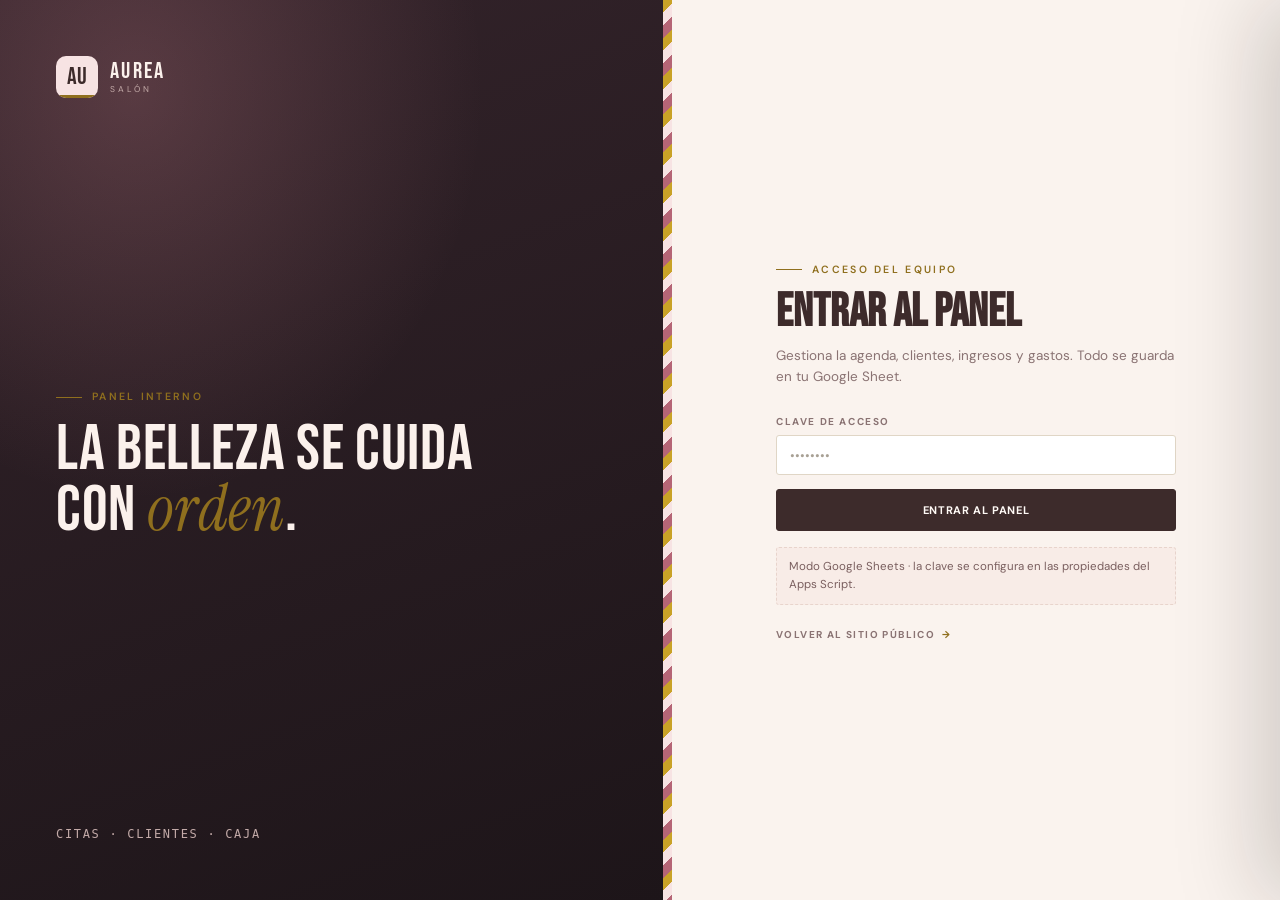
==== commit 07a731a7: "refactor(salon): eliminar toda referencia a barbero/barber - Renombrar hoja de Sheets 'Barberos' -> " ====
--- a/admin.html
+++ b/admin.html
@@ -92,7 +92,7 @@
         </button>
 
         <div class="sidebar__group">Catálogo</div>
-        <button class="sidebar__link" type="button" data-view="barberos">
+        <button class="sidebar__link" type="button" data-view="estilistas">
           <svg viewBox="0 0 24 24" fill="none" stroke="currentColor" stroke-width="1.6"><circle cx="12" cy="8" r="3.4"/><path d="M5 20c0-3.6 3-6.2 7-6.2s7 2.6 7 6.2"/></svg>
           Estilistas
         </button>
@@ -164,8 +164,8 @@
 
   <div id="modal-root"></div>
 
-  <div class="barbero-loading" id="sheets-loading" role="status" aria-live="polite" aria-atomic="true" hidden>
-    <div class="barbero-loading__animation" id="sheets-loading-animation" aria-hidden="true"></div>
+  <div class="estilista-loading" id="sheets-loading" role="status" aria-live="polite" aria-atomic="true" hidden>
+    <div class="estilista-loading__animation" id="sheets-loading-animation" aria-hidden="true"></div>
     <span id="sheets-loading-label">Cargando…</span>
   </div>
 
--- a/css/styles.css
+++ b/css/styles.css
@@ -522,32 +522,82 @@
 }
 .service-card__cta:focus-visible { outline: 2px solid var(--copper-bright); outline-offset: 2px; }
 
-.barbers-grid { display: grid; grid-template-columns: repeat(3, minmax(0, 1fr)); gap: 12px; }
-.barber-card {
+.estilistas-grid { display: grid; grid-template-columns: repeat(3, minmax(0, 1fr)); gap: 12px; }
+.estilista-card {
   background: var(--surface);
   border: 1px solid var(--line);
   border-radius: var(--radius);
   overflow: hidden;
   transition: border-color 0.2s ease, transform 0.2s ease;
 }
-.barber-card:hover { border-color: rgba(181, 101, 118, 0.45); transform: translateY(-3px); }
-.barber-card__art {
+.estilista-card:hover { border-color: rgba(181, 101, 118, 0.45); transform: translateY(-3px); }
+
+/* ---------- Testimonios ---------- */
+.testimonials { display: grid; grid-template-columns: repeat(3, minmax(0, 1fr)); gap: 16px; align-items: start; }
+.testimonial {
+  background: var(--surface);
+  border: 1px solid var(--line);
+  border-radius: var(--radius);
+  padding: 16px 18px;
+  display: flex;
+  flex-direction: column;
+  gap: 10px;
+  transition: border-color 0.2s ease, transform 0.2s ease;
+}
+.testimonial:hover { border-color: rgba(181, 101, 118, 0.45); transform: translateY(-3px); }
+.testimonial__body p {
+  margin: 0;
+  font-family: var(--font-serif);
+  font-size: clamp(15px, 1.1vw, 18px);
+  line-height: 1.6;
+  color: var(--cream);
+  font-style: italic;
+}
+.testimonial__author {
+  display: flex;
+  align-items: center;
+  gap: 10px;
+  margin-top: 6px;
+}
+.testimonial__mark {
+  width: 34px; height: 34px; border-radius: 50%;
+  background: var(--rose-soft);
+  color: var(--rose);
+  font-family: var(--font-display);
+  font-size: 15px;
+  display: grid; place-items: center;
+  letter-spacing: 0.05em;
+  flex-shrink: 0;
+}
+.testimonial__author div { display: flex; flex-direction: column; }
+.testimonial__author strong {
+  font-family: var(--font-display);
+  font-size: 14px;
+  color: var(--cream);
+  letter-spacing: 0.04em;
+}
+.testimonial__role {
+  font-size: 11px;
+  color: var(--muted);
+  letter-spacing: 0.04em;
+}
+.estilista-card__art {
   position: relative;
   height: 250px;
   display: grid;
   place-items: center;
   overflow: hidden;
   background:
-    radial-gradient(120% 100% at 22% 0%, color-mix(in srgb, var(--barber-color, #d98b96) 45%, transparent), transparent 62%),
+    radial-gradient(120% 100% at 22% 0%, color-mix(in srgb, var(--estilista-color, #d98b96) 45%, transparent), transparent 62%),
     linear-gradient(160deg, #fdf1ec, #f6e4dc);
 }
-.barber-card__photo { position: absolute; inset: 0; width: 100%; height: 100%; object-fit: cover; object-position: center 35%; z-index: 0; }
-.barber-card__art::after {
+.estilista-card__photo { position: absolute; inset: 0; width: 100%; height: 100%; object-fit: cover; object-position: center 35%; z-index: 0; }
+.estilista-card__art::after {
   content: "";
   position: absolute; inset: 0;
   background: repeating-linear-gradient(115deg, transparent 0 20px, rgba(61, 43, 43, 0.05) 20px 21px);
 }
-.barber-card__initials {
+.estilista-card__initials {
   font-family: var(--font-display);
   font-size: clamp(72px, 8vw, 104px);
   letter-spacing: 0.04em;
@@ -555,7 +605,7 @@
   position: relative;
   z-index: 1;
 }
-.barber-card__tag {
+.estilista-card__tag {
   position: absolute;
   top: 14px; left: 14px;
   z-index: 2;
@@ -569,11 +619,11 @@
   background: rgba(255, 250, 246, 0.72);
   backdrop-filter: blur(4px);
 }
-.barber-card__body { padding: 18px 18px 20px; }
-.barber-card__body h3 { font-family: var(--font-display); font-size: 27px; letter-spacing: 0.04em; line-height: 1; text-transform: uppercase; }
-.barber-card__role { font-size: 10.5px; letter-spacing: 0.16em; text-transform: uppercase; color: var(--copper); margin-top: 6px; }
-.barber-card__spec { font-size: 13px; color: var(--muted); margin-top: 10px; }
-.barber-card__foot { display: flex; justify-content: space-between; align-items: center; gap: 10px; margin-top: 16px; padding-top: 14px; border-top: 1px solid var(--line); }
+.estilista-card__body { padding: 18px 18px 20px; }
+.estilista-card__body h3 { font-family: var(--font-display); font-size: 27px; letter-spacing: 0.04em; line-height: 1; text-transform: uppercase; }
+.estilista-card__role { font-size: 10.5px; letter-spacing: 0.16em; text-transform: uppercase; color: var(--copper); margin-top: 6px; }
+.estilista-card__spec { font-size: 13px; color: var(--muted); margin-top: 10px; }
+.estilista-card__foot { display: flex; justify-content: space-between; align-items: center; gap: 10px; margin-top: 16px; padding-top: 14px; border-top: 1px solid var(--line); }
 .link-arrow {
   display: inline-flex; align-items: center; gap: 7px;
   font-size: 10px; font-weight: 700; letter-spacing: 0.14em; text-transform: uppercase;
@@ -746,11 +796,11 @@
 .option__title { font-size: 14px; font-weight: 600; padding-right: 18px; }
 .option__meta { display: flex; justify-content: space-between; gap: 10px; margin-top: 8px; font-size: 11.5px; color: var(--muted); }
 .option__meta b { color: var(--cream); font-weight: 600; }
-.option--barber { display: flex; align-items: center; gap: 12px; }
-.option--barber .avatar { flex: none; }
-.option--barber .option__title { margin: 0; }
-.option--barber .option__sub { font-size: 11.5px; color: var(--muted); margin-top: 2px; }
-.option--barber[aria-pressed="true"]::after { top: 50%; transform: translateY(-50%); }
+.option--estilista { display: flex; align-items: center; gap: 12px; }
+.option--estilista .avatar { flex: none; }
+.option--estilista .option__title { margin: 0; }
+.option--estilista .option__sub { font-size: 11.5px; color: var(--muted); margin-top: 2px; }
+.option--estilista[aria-pressed="true"]::after { top: 50%; transform: translateY(-50%); }
 
 .avatar {
   width: 42px; height: 42px;
@@ -1208,15 +1258,15 @@
 .history-item:last-child { border-bottom: 0; }
 .history-item__meta { color: var(--admin-muted); font-size: 10.5px; }
 
-.barbers-admin-grid { display: grid; grid-template-columns: repeat(3, minmax(0, 1fr)); gap: 10px; }
-.barber-admin-card { background: var(--card); border: 1px solid var(--admin-line); border-radius: 4px; padding: 16px; }
-.barber-admin-card__top { display: flex; align-items: center; gap: 12px; }
-.barber-admin-card h3 { font-size: 15px; font-weight: 700; }
-.barber-admin-card .sub { font-size: 11px; color: var(--admin-muted); }
-.barber-admin-card__stats { display: flex; justify-content: space-between; gap: 10px; margin-top: 16px; padding-top: 12px; border-top: 1px solid var(--admin-line); }
-.barber-admin-card__stat span { display: block; font-size: 8.5px; letter-spacing: 0.12em; text-transform: uppercase; color: var(--admin-muted); }
-.barber-admin-card__stat b { font-family: var(--font-display); font-size: 21px; font-weight: 400; }
-.barber-admin-card__actions { display: flex; gap: 6px; margin-top: 12px; }
+.estilistas-admin-grid { display: grid; grid-template-columns: repeat(3, minmax(0, 1fr)); gap: 10px; }
+.estilista-admin-card { background: var(--card); border: 1px solid var(--admin-line); border-radius: 4px; padding: 16px; }
+.estilista-admin-card__top { display: flex; align-items: center; gap: 12px; }
+.estilista-admin-card h3 { font-size: 15px; font-weight: 700; }
+.estilista-admin-card .sub { font-size: 11px; color: var(--admin-muted); }
+.estilista-admin-card__stats { display: flex; justify-content: space-between; gap: 10px; margin-top: 16px; padding-top: 12px; border-top: 1px solid var(--admin-line); }
+.estilista-admin-card__stat span { display: block; font-size: 8.5px; letter-spacing: 0.12em; text-transform: uppercase; color: var(--admin-muted); }
+.estilista-admin-card__stat b { font-family: var(--font-display); font-size: 21px; font-weight: 400; }
+.estilista-admin-card__actions { display: flex; gap: 6px; margin-top: 12px; }
 
 .services-admin-list { display: flex; flex-direction: column; }
 .service-admin-row { display: grid; grid-template-columns: 34px minmax(0, 1fr) 100px 90px 90px auto; gap: 14px; align-items: center; padding: 12px 16px; border-bottom: 1px solid #f4e9e3; }
@@ -1312,20 +1362,20 @@
 .money-row__meta { font-size: 10px; color: var(--admin-muted); margin-top: 1px; }
 .money-row__amount { font-family: var(--font-display); font-size: 18px; }
 
-.barber-live { display: flex; align-items: center; gap: 6px; margin-top: 10px; font-size: 10.5px; color: #8a6a1f; font-weight: 600; }
-.barber-admin-card__stats { flex-wrap: wrap; }
-.barber-admin-card__stat { min-width: 52px; }
-.barber-admin-card__actions { flex-wrap: wrap; }
+.estilista-live { display: flex; align-items: center; gap: 6px; margin-top: 10px; font-size: 10.5px; color: #8a6a1f; font-weight: 600; }
+.estilista-admin-card__stats { flex-wrap: wrap; }
+.estilista-admin-card__stat { min-width: 52px; }
+.estilista-admin-card__actions { flex-wrap: wrap; }
 
 .pill--admin-en_curso { background: #fbe9dd; color: #8a4b16; border-color: #f0d3bd; }
 
-/* ---------- Promedios y panel del barbero ---------- */
-.barber-access {
+/* ---------- Promedios y panel del estilista ---------- */
+.estilista-access {
   display: flex; align-items: center; gap: 8px; flex-wrap: wrap;
   margin-top: 10px; padding-top: 10px; border-top: 1px dashed var(--admin-line);
 }
-.barber-access__label { font-size: 8.5px; font-weight: 700; letter-spacing: 0.14em; text-transform: uppercase; color: var(--admin-muted); }
-.barber-access code {
+.estilista-access__label { font-size: 8.5px; font-weight: 700; letter-spacing: 0.14em; text-transform: uppercase; color: var(--admin-muted); }
+.estilista-access code {
   font-size: 11px; padding: 3px 7px; background: var(--paper); border: 1px solid var(--admin-line); border-radius: 3px;
 }
 .promedios-note {
@@ -1335,40 +1385,40 @@
 .promedios-note strong { color: var(--admin-ink); }
 .promedios-note a { color: #8a6a1f; font-weight: 600; text-decoration: underline; text-underline-offset: 3px; }
 
-.barbero-shell { min-height: 100vh; display: flex; flex-direction: column; }
-.barbero-shell .admin-main { flex: 1; }
-.barbero-brand { display: flex; align-items: center; gap: 10px; color: var(--admin-ink); }
-.barbero-brand .brand__name { font-size: 15px; }
-.barbero-brand .brand__sub { font-size: 7px; }
-.barbero-who { display: flex; align-items: center; gap: 8px; min-width: 0; }
-.barbero-who__name { font-size: 12px; font-weight: 600; white-space: nowrap; overflow: hidden; text-overflow: ellipsis; }
-.barbero-who__role { font-size: 10px; color: var(--admin-muted); white-space: nowrap; }
-.barbero-live-chip {
+.estilista-shell { min-height: 100vh; display: flex; flex-direction: column; }
+.estilista-shell .admin-main { flex: 1; }
+.estilista-brand { display: flex; align-items: center; gap: 10px; color: var(--admin-ink); }
+.estilista-brand .brand__name { font-size: 15px; }
+.estilista-brand .brand__sub { font-size: 7px; }
+.estilista-who { display: flex; align-items: center; gap: 8px; min-width: 0; }
+.estilista-who__name { font-size: 12px; font-weight: 600; white-space: nowrap; overflow: hidden; text-overflow: ellipsis; }
+.estilista-who__role { font-size: 10px; color: var(--admin-muted); white-space: nowrap; }
+.estilista-live-chip {
   display: inline-flex; align-items: center; gap: 6px;
   font-size: 9px; font-weight: 700; letter-spacing: 0.1em; text-transform: uppercase;
   padding: 5px 9px; border-radius: 999px; background: #fbe9dd; border: 1px solid #f0d3bd; color: #8a4b16;
   white-space: nowrap;
 }
-.barbero-live-chip[hidden] { display: none; }
-.barbero-sync { font-size: 10px; color: var(--admin-muted); white-space: nowrap; }
-
-.barbero-loading {
+.estilista-live-chip[hidden] { display: none; }
+.estilista-sync { font-size: 10px; color: var(--admin-muted); white-space: nowrap; }
+
+.estilista-loading {
   position: fixed; z-index: 180; left: 50%; bottom: max(20px, env(safe-area-inset-bottom));
   transform: translateX(-50%); display: flex; align-items: center; gap: 10px;
   min-height: 64px; padding: 7px 16px 7px 8px; border: 1px solid rgba(255,255,255,.14);
   border-radius: 999px; background: rgba(24,23,22,.78); color: #fffaf2;
   box-shadow: 0 8px 28px rgba(0,0,0,.2); backdrop-filter: blur(8px);
   font-size: 12px; font-weight: 600; letter-spacing: .01em; pointer-events: none;
-  animation: barbero-loading-in .18s ease-out both;
-}
-.barbero-loading[hidden] { display: none; }
-.barbero-loading__animation { width: 48px; height: 48px; flex: 0 0 48px; }
-.barbero-loading__animation svg { display: block; width: 100%; height: 100%; }
-@keyframes barbero-loading-in { from { opacity: 0; transform: translate(-50%, 8px); } }
+  animation: estilista-loading-in .18s ease-out both;
+}
+.estilista-loading[hidden] { display: none; }
+.estilista-loading__animation { width: 48px; height: 48px; flex: 0 0 48px; }
+.estilista-loading__animation svg { display: block; width: 100%; height: 100%; }
+@keyframes estilista-loading-in { from { opacity: 0; transform: translate(-50%, 8px); } }
 
 @media (max-width: 720px) {
-  .barbero-who__role, .barbero-sync { display: none; }
-  .barbero-shell .topbar { gap: 8px; }
+  .estilista-who__role, .estilista-sync { display: none; }
+  .estilista-shell .topbar { gap: 8px; }
 }
 
 /* ---------- Responsive ---------- */
@@ -1376,9 +1426,10 @@
   .services-grid { grid-template-columns: repeat(2, minmax(0, 1fr)); }
   .kpi-grid { grid-template-columns: repeat(2, minmax(0, 1fr)); }
   .dash-grid { grid-template-columns: 1fr; }
-  .barbers-admin-grid { grid-template-columns: repeat(2, minmax(0, 1fr)); }
+  .estilistas-admin-grid { grid-template-columns: repeat(2, minmax(0, 1fr)); }
   .settings-grid { grid-template-columns: 1fr; }
   .jornada-grid { grid-template-columns: 1fr; }
+  .testimonials { grid-template-columns: repeat(2, minmax(0, 1fr)); }
 }
 
 @media (max-width: 980px) {
@@ -1411,7 +1462,7 @@
   .hero-card { max-width: 480px; }
   .hero__meta { margin-top: 30px; }
 
-  .barbers-grid { grid-template-columns: repeat(2, minmax(0, 1fr)); }
+  .estilistas-grid { grid-template-columns: repeat(2, minmax(0, 1fr)); }
   .contact-grid { grid-template-columns: 1fr; }
   .footer-grid { grid-template-columns: 1fr 1fr; }
   .footer-brand { grid-column: 1 / -1; }
@@ -1445,7 +1496,8 @@
   .hero__meta { gap: 18px; }
   .services-grid { grid-template-columns: 1fr; }
   .service-card { min-height: 0; }
-  .barbers-grid { grid-template-columns: 1fr; }
+  .estilistas-grid { grid-template-columns: 1fr; }
+  .testimonials { grid-template-columns: 1fr; }
   .steps { grid-template-columns: 1fr; border-top: 0; }
   .step { border-right: 0; border-top: 1px solid var(--line); padding-left: 0; padding-right: 0; }
   .footer-grid { grid-template-columns: 1fr; }
@@ -1455,7 +1507,7 @@
   .lookup-form { grid-template-columns: 1fr; }
   .lookup-form button { grid-column: auto; }
   .kpi-grid { grid-template-columns: 1fr 1fr; }
-  .barbers-admin-grid { grid-template-columns: 1fr; }
+  .estilistas-admin-grid { grid-template-columns: 1fr; }
   .admin-form-grid { grid-template-columns: 1fr; }
   .service-admin-row { grid-template-columns: 28px minmax(0, 1fr) auto; }
   .service-admin-row__meta { display: block; margin-top: 4px; font-size: 11px; color: var(--admin-muted); }
@@ -1482,6 +1534,307 @@
   .jornada-team { grid-template-columns: 1fr; }
   .stepper__label { font-size: 7.5px; letter-spacing: 0.1em; }
   .slot-grid { grid-template-columns: repeat(2, 1fr); }
+}
+
+/* ---------- AUREA: página editorial inspirada en una experiencia de salón luminosa ---------- */
+body:not(.admin-body) {
+  --ink: #f3eedf;
+  --ink-2: #fffaf0;
+  --surface: #fffaf0;
+  --surface-2: #eee6d2;
+  --cream: #302f25;
+  --cream-dim: #656251;
+  --muted: #85816e;
+  --copper: #7d6822;
+  --copper-bright: #d9ba3f;
+  --rose: #c47e72;
+  --rose-soft: #f1ded5;
+  --line: rgba(48, 47, 37, .13);
+  --line-strong: rgba(48, 47, 37, .27);
+  background: var(--ink);
+}
+body:not(.admin-body) .btn--primary { background: #d9ba3f; color: #302f25; }
+body:not(.admin-body) .btn--primary:hover { background: #c8a92f; }
+body:not(.admin-body) .btn--outline:hover { background: rgba(48, 47, 37, .06); }
+body:not(.admin-body) .site-header { background: rgba(243, 238, 223, .86); backdrop-filter: blur(16px); }
+body:not(.admin-body) .site-header.is-scrolled { background: rgba(243, 238, 223, .96); }
+body:not(.admin-body) .brand__mark { border-radius: 50%; background: #e6ca56; color: #302f25; }
+body:not(.admin-body) .brand__mark::after { display: none; }
+body:not(.admin-body) .hero {
+  padding-top: clamp(28px, 4vw, 56px);
+  padding-bottom: clamp(58px, 8vw, 106px);
+  background: #f3eedf;
+}
+body:not(.admin-body) .hero::before {
+  opacity: 1;
+  background: radial-gradient(40% 75% at 76% 25%, rgba(224, 198, 94, .2), transparent 72%),
+    radial-gradient(24% 45% at 4% 90%, rgba(200, 126, 114, .12), transparent 75%);
+}
+body:not(.admin-body) .hero__grid { grid-template-columns: 1fr .96fr; gap: clamp(38px, 6vw, 86px); }
+body:not(.admin-body) .hero__copy { padding-block: 26px; }
+body:not(.admin-body) .hero__title {
+  max-width: 680px;
+  margin-top: 24px;
+  font-family: var(--font-serif);
+  font-size: clamp(58px, 7.2vw, 100px);
+  font-weight: 400;
+  line-height: .9;
+  letter-spacing: -.045em;
+  text-transform: none;
+}
+body:not(.admin-body) .hero__title em { color: #8a7127; font-family: var(--font-serif); }
+body:not(.admin-body) .hero__lead { max-width: 490px; margin-top: 24px; font-size: 16px; line-height: 1.75; }
+body:not(.admin-body) .hero__actions { margin-top: 28px; }
+body:not(.admin-body) .hero__meta { align-items: center; gap: 20px 30px; margin-top: 34px; padding-top: 20px; }
+body:not(.admin-body) .hero__stat strong { font-family: var(--font-serif); font-size: 34px; font-weight: 400; }
+body:not(.admin-body) .hero__stat span { letter-spacing: .1em; }
+body:not(.admin-body) .hero__signature { margin-left: auto; color: var(--cream-dim); font-family: var(--font-serif); font-size: 17px; font-style: italic; }
+body:not(.admin-body) .hero__signature span { color: #b88731; font-style: normal; }
+body:not(.admin-body) .hero__visual {
+  position: relative;
+  min-height: 590px;
+  border-radius: 48% 48% 18px 18px;
+  background: #e6d9bd;
+}
+body:not(.admin-body) .hero__art { position: absolute; inset: 0; width: 100%; height: 100%; object-fit: cover; border-radius: inherit; }
+body:not(.admin-body) .hero__visual-note { position: absolute; z-index: 2; padding: 9px 13px; border-radius: 99px; background: #fffaf0; color: #4c4939; font-size: 10px; font-weight: 700; letter-spacing: .12em; text-transform: uppercase; box-shadow: 0 8px 22px rgba(52, 44, 28, .08); }
+body:not(.admin-body) .hero__visual-note--top { top: 14%; right: -22px; transform: rotate(5deg); }
+body:not(.admin-body) .hero__visual-note--bottom { bottom: 16%; right: -28px; transform: rotate(-4deg); }
+body:not(.admin-body) .hero__visual-note--bottom span { color: #b88731; }
+body:not(.admin-body) .hero-card {
+  position: absolute;
+  z-index: 3;
+  left: -48px;
+  bottom: 28px;
+  width: min(300px, 76%);
+  padding: 20px 20px 18px;
+  border: 1px solid rgba(48, 47, 37, .1);
+  border-radius: 18px;
+  background: rgba(255, 250, 240, .96);
+  box-shadow: 0 22px 58px rgba(55, 46, 27, .17);
+  backdrop-filter: blur(12px);
+}
+body:not(.admin-body) .hero-card::before { display: none; }
+body:not(.admin-body) .hero-card__hours { font-family: var(--font-serif); font-size: 40px; letter-spacing: -.03em; }
+body:not(.admin-body) .hero-card__hours small { font-family: var(--font-body); font-size: 14px; }
+body:not(.admin-body) .hero-card__next { margin-top: 12px; padding: 9px 11px; border-radius: 10px; background: #f0e7ce; border: 0; }
+body:not(.admin-body) .hero-card__next strong { font-family: var(--font-body); font-size: 14px; }
+body:not(.admin-body) .hero-card__list { margin-top: 10px; }
+body:not(.admin-body) .hero-card__row { padding: 6px 0; border-color: rgba(48, 47, 37, .1); font-size: 11px; }
+body:not(.admin-body) .hero-card .btn { min-height: 40px; margin-top: 12px; border-radius: 99px; }
+body:not(.admin-body) .ticker { padding-block: 17px; border: 0; background: #e3c44d; }
+body:not(.admin-body) .ticker__item { color: #302f25; font-family: var(--font-body); font-size: 11px; font-weight: 700; letter-spacing: .15em; }
+body:not(.admin-body) .ticker__item::after { color: #8e7330; }
+body:not(.admin-body) .ticker__item b { color: #302f25; font-family: var(--font-serif); font-size: 17px; font-weight: 400; }
+body:not(.admin-body) .section { padding-block: clamp(72px, 9vw, 120px); }
+body:not(.admin-body) .section-head { align-items: end; margin-bottom: 34px; }
+body:not(.admin-body) .section-head h2,
+body:not(.admin-body) .intro-copy h2 {
+  margin-top: 11px;
+  font-family: var(--font-serif);
+  font-size: clamp(42px, 5.2vw, 68px);
+  font-weight: 400;
+  line-height: .98;
+  letter-spacing: -.035em;
+  text-transform: none;
+}
+body:not(.admin-body) .section-head p { max-width: 390px; line-height: 1.7; }
+body:not(.admin-body) .service-card { min-height: 240px; padding: 23px; border: 1px solid rgba(48, 47, 37, .1); border-radius: 16px; background: #faf6e9; }
+body:not(.admin-body) .service-card:nth-child(3n + 2) { background: #f1e2d8; }
+body:not(.admin-body) .service-card:nth-child(3n) { background: #e9e8d6; }
+body:not(.admin-body) .service-card:hover { border-color: #c7ad50; background: #fffaf0; }
+body:not(.admin-body) .service-card h3 { font-family: var(--font-serif); font-size: 27px; font-weight: 400; letter-spacing: -.02em; text-transform: none; }
+body:not(.admin-body) .service-card__foot { border-color: rgba(48, 47, 37, .12); }
+body:not(.admin-body) .service-card__price { font-family: var(--font-serif); font-size: 32px; }
+body:not(.admin-body) .estilistas-grid { grid-template-columns: repeat(4, minmax(0, 1fr)); gap: 15px; }
+body:not(.admin-body) .estilista-card { border: 0; border-radius: 18px; background: #faf6e9; }
+body:not(.admin-body) .estilista-card:nth-child(4n + 2) { background: #f1e2d8; }
+body:not(.admin-body) .estilista-card:nth-child(4n + 3) { background: #e9e8d6; }
+body:not(.admin-body) .estilista-card__art { height: 300px; background: linear-gradient(145deg, color-mix(in srgb, var(--estilista-color, #d9ba3f) 48%, #f5eddb), #f0e6d4); }
+body:not(.admin-body) .estilista-card__art::after { background: radial-gradient(circle at 50% 32%, rgba(255,255,255,.28), transparent 35%); }
+body:not(.admin-body) .estilista-card__initials { color: rgba(48, 47, 37, .58); font-family: var(--font-serif); font-size: 92px; font-weight: 400; }
+body:not(.admin-body) .estilista-card__tag { border: 0; background: rgba(255,250,240,.88); }
+body:not(.admin-body) .estilista-card__body h3 { font-family: var(--font-serif); font-size: 28px; font-weight: 400; text-transform: none; }
+body:not(.admin-body) .estilista-card__foot { border-color: rgba(48, 47, 37, .12); }
+body:not(.admin-body) .intro-section { background: #eae7d7; }
+body:not(.admin-body) .intro-grid { display: grid; grid-template-columns: .7fr 1.3fr .8fr; align-items: center; gap: clamp(28px, 5vw, 72px); }
+body:not(.admin-body) .intro-mark { position: relative; display: grid; place-items: center; width: min(100%, 230px); aspect-ratio: 1; border: 1px solid rgba(48,47,37,.2); border-radius: 50%; color: #857333; font-family: var(--font-serif); font-size: 90px; }
+body:not(.admin-body) .intro-mark span { position: absolute; right: 8px; top: 22px; color: #be856b; font-family: var(--font-body); font-size: 31px; }
+body:not(.admin-body) .intro-copy h2 em { color: #8a7127; font-weight: 400; }
+body:not(.admin-body) .intro-copy p { max-width: 520px; margin-top: 18px; color: var(--cream-dim); line-height: 1.8; }
+body:not(.admin-body) .intro-copy .link-arrow { margin-top: 21px; }
+body:not(.admin-body) .intro-points { border-top: 1px solid var(--line-strong); }
+body:not(.admin-body) .intro-points > div { display: flex; align-items: center; gap: 14px; padding: 14px 0; border-bottom: 1px solid var(--line); }
+body:not(.admin-body) .intro-points span { color: #907c36; font-family: var(--font-serif); font-size: 20px; }
+body:not(.admin-body) .intro-points p { font-size: 12px; line-height: 1.4; }
+body:not(.admin-body) .editorial-banner { overflow: hidden; background: #dfc34d; }
+body:not(.admin-body) .editorial-banner__inner { position: relative; display: flex; align-items: center; justify-content: space-between; min-height: 270px; gap: 24px; padding-block: 42px; }
+body:not(.admin-body) .editorial-banner__inner p { margin-left: auto; font-family: var(--font-serif); font-size: clamp(36px, 5vw, 66px); line-height: .98; letter-spacing: -.03em; }
+body:not(.admin-body) .editorial-banner__inner em { color: #705d27; font-weight: 400; }
+body:not(.admin-body) .editorial-banner__flower { position: absolute; left: 2%; top: -50px; color: rgba(255,250,235,.55); font-size: 250px; line-height: 1; }
+body:not(.admin-body) .btn--dark { position: relative; z-index: 1; min-height: 48px; padding-inline: 20px; border-radius: 99px; background: #302f25; color: #fffaf0; }
+body:not(.admin-body) .btn--dark:hover { background: #4c4939; }
+body:not(.admin-body) .steps { border-top: 1px solid var(--line-strong); }
+body:not(.admin-body) .step { border-color: var(--line); }
+body:not(.admin-body) .step__num { -webkit-text-stroke-color: #b39a46; font-family: var(--font-serif); font-size: 72px; }
+body:not(.admin-body) .step h3 { font-family: var(--font-serif); font-size: 30px; font-weight: 400; text-transform: none; }
+body:not(.admin-body) .contact-panel,
+body:not(.admin-body) .contact-block { border: 0; border-radius: 18px; background: #faf6e9; }
+body:not(.admin-body) .contact-panel h2 { font-family: var(--font-serif); font-size: clamp(42px, 5vw, 62px); font-weight: 400; line-height: .98; text-transform: none; }
+body:not(.admin-body) .contact-panel .btn,
+body:not(.admin-body) .contact-actions .btn { border-radius: 99px; }
+body:not(.admin-body) .site-footer { border: 0; background: #302f25; color: #f3eedf; }
+body:not(.admin-body) .site-footer .brand__sub,
+body:not(.admin-body) .site-footer .footer-brand p,
+body:not(.admin-body) .site-footer .footer-col h4,
+body:not(.admin-body) .site-footer .footer-col a,
+body:not(.admin-body) .site-footer .footer-col span,
+body:not(.admin-body) .site-footer .footer-bottom,
+body:not(.admin-body) .site-footer .footer-bottom a { color: #d5cfb8; }
+body:not(.admin-body) .site-footer .footer-bottom { border-color: rgba(255,255,255,.17); }
+body:not(.admin-body) .site-footer .brand__mark { background: #e3c44d; }
+
+@media (max-width: 980px) {
+  body:not(.admin-body) .hero__grid { grid-template-columns: 1fr 1fr; gap: 28px; }
+  body:not(.admin-body) .hero__visual { min-height: 500px; }
+  body:not(.admin-body) .hero-card { left: -18px; }
+  body:not(.admin-body) .intro-grid { grid-template-columns: .55fr 1.45fr; }
+  body:not(.admin-body) .intro-points { grid-column: 2; display: grid; grid-template-columns: repeat(3, 1fr); gap: 12px; }
+  body:not(.admin-body) .intro-points > div { align-items: flex-start; flex-direction: column; }
+  body:not(.admin-body) .estilistas-grid { grid-template-columns: repeat(2, minmax(0, 1fr)); }
+}
+@media (max-width: 720px) {
+  body:not(.admin-body) .hero { padding-top: 24px; }
+  body:not(.admin-body) .hero__grid { grid-template-columns: 1fr; gap: 34px; }
+  body:not(.admin-body) .hero__title { font-size: clamp(54px, 14vw, 82px); }
+  body:not(.admin-body) .hero__visual { width: min(100% - 18px, 480px); min-height: 430px; margin-inline: auto; }
+  body:not(.admin-body) .hero-card { left: -10px; bottom: 16px; width: min(280px, 78%); }
+  body:not(.admin-body) .hero__visual-note--top { right: -8px; }
+  body:not(.admin-body) .hero__visual-note--bottom { right: -10px; bottom: 12%; }
+  body:not(.admin-body) .hero__signature { width: 100%; margin-left: 0; }
+  body:not(.admin-body) .section-head { align-items: flex-start; }
+  body:not(.admin-body) .intro-grid { grid-template-columns: 1fr; }
+  body:not(.admin-body) .intro-mark { width: 120px; font-size: 56px; }
+  body:not(.admin-body) .intro-mark span { right: -5px; top: 4px; font-size: 23px; }
+  body:not(.admin-body) .intro-points { grid-column: auto; grid-template-columns: 1fr; gap: 0; }
+  body:not(.admin-body) .intro-points > div { align-items: center; flex-direction: row; }
+  body:not(.admin-body) .estilistas-grid { grid-template-columns: 1fr 1fr; gap: 10px; }
+  body:not(.admin-body) .estilista-card__art { height: 230px; }
+  body:not(.admin-body) .estilista-card__body { padding: 14px; }
+  body:not(.admin-body) .estilista-card__body h3 { font-size: 23px; }
+  body:not(.admin-body) .editorial-banner__inner { align-items: flex-start; flex-direction: column; justify-content: center; min-height: 260px; }
+  body:not(.admin-body) .editorial-banner__inner p { margin-left: 0; }
+}
+@media (max-width: 420px) {
+  body:not(.admin-body) .estilistas-grid { grid-template-columns: 1fr; }
+  body:not(.admin-body) .estilista-card__art { height: 290px; }
+}
+
+/* ---------- Ajustes de uso en celular ---------- */
+.mobile-booking-bar { display: none; }
+@media (max-width: 720px) {
+  body:not(.admin-body) { padding-bottom: calc(76px + env(safe-area-inset-bottom)); }
+  body:not(.admin-body) .site-header__inner { min-height: 66px; gap: 8px; }
+  body:not(.admin-body) .site-header.is-scrolled { box-shadow: 0 4px 18px rgba(48,47,37,.06); }
+  body:not(.admin-body) .site-header .brand { gap: 8px; }
+  body:not(.admin-body) .site-header .brand__mark { width: 36px; height: 36px; font-size: 21px; }
+  body:not(.admin-body) .site-header .brand__name { font-size: 19px; }
+  body:not(.admin-body) .site-header .brand__sub { font-size: 7px; }
+  body:not(.admin-body) .site-header .header-actions { gap: 6px; }
+  body:not(.admin-body) .site-header .header-actions [data-open-lookup] { display: none; }
+  body:not(.admin-body) .site-header .header-actions .btn--primary { min-height: 36px; padding-inline: 11px; font-size: 9px; letter-spacing: .08em; }
+  body:not(.admin-body) .site-header .nav-toggle { width: 38px; height: 38px; }
+  body:not(.admin-body) .site-nav { top: 66px; background: #f3eedf; box-shadow: 0 20px 30px rgba(48,47,37,.12); }
+  body:not(.admin-body) .site-nav__link { border-color: rgba(48,47,37,.1); }
+  body:not(.admin-body) .hero { padding-top: 22px; padding-bottom: 44px; }
+  body:not(.admin-body) .hero__copy { padding-block: 8px; }
+  body:not(.admin-body) .hero__title { font-size: clamp(48px, 12.5vw, 68px); line-height: .92; }
+  body:not(.admin-body) .hero__lead { max-width: 42ch; margin-top: 17px; font-size: 14px; line-height: 1.65; }
+  body:not(.admin-body) .hero__actions { gap: 8px; margin-top: 20px; }
+  body:not(.admin-body) .hero__actions .btn { min-height: 44px; padding-inline: 12px; font-size: 9px; letter-spacing: .08em; white-space: normal; }
+  body:not(.admin-body) .hero__meta { gap: 12px 20px; margin-top: 24px; padding-top: 16px; }
+  body:not(.admin-body) .hero__stat strong { font-size: 28px; }
+  body:not(.admin-body) .hero__stat span { font-size: 8px; letter-spacing: .08em; }
+  body:not(.admin-body) .hero__signature { font-size: 15px; }
+  body:not(.admin-body) .hero__visual { width: calc(100% - 18px); min-height: 390px; }
+  body:not(.admin-body) .hero-card { left: -8px; bottom: 12px; width: min(260px, 82%); padding: 15px; border-radius: 14px; }
+  body:not(.admin-body) .hero-card__label { font-size: 8px; letter-spacing: .12em; }
+  body:not(.admin-body) .hero-card__hours { font-size: 32px; }
+  body:not(.admin-body) .hero-card__hours small { font-size: 12px; }
+  body:not(.admin-body) .hero-card__row { font-size: 10px; }
+  body:not(.admin-body) .hero__visual-note { padding: 7px 10px; font-size: 8px; letter-spacing: .08em; }
+  body:not(.admin-body) .hero__visual-note--top { right: -7px; }
+  body:not(.admin-body) .hero__visual-note--bottom { right: -9px; }
+  body:not(.admin-body) .ticker { padding-block: 13px; }
+  body:not(.admin-body) .ticker__item { gap: 20px; font-size: 9px; }
+  body:not(.admin-body) .ticker__track { gap: 20px; }
+  body:not(.admin-body) .section { padding-block: 54px; }
+  body:not(.admin-body) .section-head { gap: 10px; margin-bottom: 22px; }
+  body:not(.admin-body) .section-head h2,
+  body:not(.admin-body) .intro-copy h2 { font-size: clamp(36px, 9vw, 48px); }
+  body:not(.admin-body) .section-head p { font-size: 12.5px; }
+  body:not(.admin-body) .services-grid { grid-template-columns: repeat(2, minmax(0, 1fr)); gap: 8px; }
+  body:not(.admin-body) .service-card { min-height: 220px; padding: 15px 13px 13px; border-radius: 13px; }
+  body:not(.admin-body) .service-card__num { font-size: 8px; }
+  body:not(.admin-body) .service-card h3 { margin-top: 12px; font-size: 22px; line-height: 1.02; }
+  body:not(.admin-body) .service-card p { font-size: 11px; line-height: 1.45; }
+  body:not(.admin-body) .service-card__foot { align-items: flex-start; flex-direction: column; gap: 8px; margin-top: 12px; padding-top: 10px; }
+  body:not(.admin-body) .service-card__price { font-size: 27px; }
+  body:not(.admin-body) .service-card__time { font-size: 9px; }
+  body:not(.admin-body) .estilistas-grid { grid-template-columns: repeat(2, minmax(0, 1fr)); gap: 9px; }
+  body:not(.admin-body) .estilista-card { border-radius: 14px; }
+  body:not(.admin-body) .estilista-card__art { height: 205px; }
+  body:not(.admin-body) .estilista-card__body { padding: 13px 12px; }
+  body:not(.admin-body) .estilista-card__body h3 { font-size: 22px; }
+  body:not(.admin-body) .estilista-card__role { font-size: 8px; letter-spacing: .1em; }
+  body:not(.admin-body) .estilista-card__spec { font-size: 11px; }
+  body:not(.admin-body) .estilista-card__foot { align-items: flex-start; flex-direction: column; gap: 9px; margin-top: 12px; padding-top: 10px; }
+  body:not(.admin-body) .intro-grid { gap: 22px; }
+  body:not(.admin-body) .intro-copy p { font-size: 13px; }
+  body:not(.admin-body) .intro-points > div { padding-block: 11px; }
+  body:not(.admin-body) .editorial-banner__inner { min-height: 230px; gap: 16px; padding-block: 30px; }
+  body:not(.admin-body) .editorial-banner__inner p { font-size: clamp(34px, 9vw, 46px); }
+  body:not(.admin-body) .editorial-banner__flower { left: auto; right: -8%; top: 8px; font-size: 170px; }
+  body:not(.admin-body) .btn--dark { min-height: 44px; font-size: 9px; }
+  body:not(.admin-body) .steps { grid-template-columns: 1fr; }
+  body:not(.admin-body) .step { padding: 18px 0; border-top: 1px solid var(--line); border-right: 0; }
+  body:not(.admin-body) .step__num { font-size: 50px; }
+  body:not(.admin-body) .step h3 { margin-top: 6px; font-size: 25px; }
+  body:not(.admin-body) .step p { max-width: 38ch; font-size: 12.5px; }
+  body:not(.admin-body) .contact-grid { gap: 9px; }
+  body:not(.admin-body) .contact-panel,
+  body:not(.admin-body) .contact-block { border-radius: 14px; }
+  body:not(.admin-body) .contact-panel h2 { font-size: 42px; }
+  body:not(.admin-body) .hours__row { font-size: 12px; }
+  body:not(.admin-body) .contact-actions .btn { flex: 1; }
+  body:not(.admin-body) .footer-grid { gap: 18px; }
+  body:not(.admin-body) .footer-bottom { padding-bottom: 10px; }
+  body:not(.admin-body) .mobile-booking-bar {
+    position: fixed;
+    z-index: 60;
+    right: 0;
+    bottom: 0;
+    left: 0;
+    display: block;
+    padding: 10px 16px calc(10px + env(safe-area-inset-bottom));
+    border-top: 1px solid rgba(48,47,37,.1);
+    background: rgba(243,238,223,.94);
+    backdrop-filter: blur(14px);
+  }
+  body:not(.admin-body) .mobile-booking-bar .btn { width: 100%; min-height: 46px; border-radius: 99px; }
+  body.no-scroll .mobile-booking-bar { display: none; }
+}
+@media (max-width: 370px) {
+  body:not(.admin-body) .site-header .header-actions .btn--primary { font-size: 8px; padding-inline: 8px; }
+  body:not(.admin-body) .hero__title { font-size: 46px; }
+  body:not(.admin-body) .services-grid,
+  body:not(.admin-body) .estilistas-grid { grid-template-columns: 1fr; }
+  body:not(.admin-body) .service-card { min-height: 195px; }
+  body:not(.admin-body) .estilista-card__art { height: 265px; }
+}
+@media (prefers-reduced-motion: reduce) {
+  body:not(.admin-body) .ticker__track { animation: none; }
+  body:not(.admin-body) *, body:not(.admin-body) *::before, body:not(.admin-body) *::after { scroll-behavior: auto !important; transition-duration: .01ms !important; }
 }
 
 /* ============================================================
@@ -1554,15 +1907,15 @@
   }
   #booking-modal .date-strip::-webkit-scrollbar { display: none; }
   #booking-modal .date-chip { scroll-snap-align: start; }
-  #booking-modal .option--barber > span:last-child {
+  #booking-modal .option--estilista > span:last-child {
     display: flex;
     flex-direction: column;
     gap: 1px;
     min-width: 0;
     padding-right: 18px;
   }
-  #booking-modal .option--barber .option__title,
-  #booking-modal .option--barber .option__sub {
+  #booking-modal .option--estilista .option__title,
+  #booking-modal .option--estilista .option__sub {
     white-space: nowrap;
     overflow: hidden;
     text-overflow: ellipsis;
@@ -1625,8 +1978,8 @@
   .filters__count { width: 100%; }
   .agenda__item { padding: 10px 12px; gap: 8px; }
   .agenda__side { flex-wrap: wrap; }
-  .barbers-admin-grid { gap: 8px; }
-  .barber-admin-card { padding: 14px; }
+  .estilistas-admin-grid { gap: 8px; }
+  .estilista-admin-card { padding: 14px; }
   .settings-grid { gap: 8px; }
   .settings-card { padding: 14px; }
   .conn-row { flex-direction: column; align-items: flex-start; gap: 4px; }
@@ -1707,16 +2060,16 @@
   .mini-btn { height: 34px; font-size: 11px; padding: 0 10px; }
   .table-empty { padding: 30px 12px; }
 
-  /* ---------- Panel del barbero ---------- */
-  .barbero-shell .topbar { padding: 8px 12px; gap: 6px; }
-  .barbero-brand { gap: 8px; }
-  .barbero-brand .brand__mark { width: 32px; height: 32px; font-size: 18px; border-radius: 8px; }
-  .barbero-who__name { max-width: 110px; }
-  .barbero-live-chip { font-size: 8px; padding: 4px 7px; }
-  .barbero-shell .icon-btn { width: 34px; height: 34px; }
-  .barbero-shell .view { padding-top: 14px; }
-  .barbero-shell .view-head__actions { display: grid; grid-template-columns: 1fr 1fr; gap: 8px; }
-  .barbero-shell .view-head__actions .kpi { min-width: 0 !important; }
+  /* ---------- Panel del estilista ---------- */
+  .estilista-shell .topbar { padding: 8px 12px; gap: 6px; }
+  .estilista-brand { gap: 8px; }
+  .estilista-brand .brand__mark { width: 32px; height: 32px; font-size: 18px; border-radius: 8px; }
+  .estilista-who__name { max-width: 110px; }
+  .estilista-live-chip { font-size: 8px; padding: 4px 7px; }
+  .estilista-shell .icon-btn { width: 34px; height: 34px; }
+  .estilista-shell .view { padding-top: 14px; }
+  .estilista-shell .view-head__actions { display: grid; grid-template-columns: 1fr 1fr; gap: 8px; }
+  .estilista-shell .view-head__actions .kpi { min-width: 0 !important; }
   .jornada-row { grid-template-columns: 48px minmax(0, 1fr); padding: 10px 12px; gap: 8px 10px; }
   .jornada-row__side { grid-column: 1 / -1; justify-content: flex-start; }
   .jornada-row__side .btn-admin { flex: 1 1 auto; min-height: 38px; }
@@ -1745,9 +2098,9 @@
   .login__brand .mono { display: none; }
   .login__panel { padding: 24px 18px calc(32px + env(safe-area-inset-bottom)); align-items: start; }
   .login__card h1 { font-size: 38px; }
-  .barbero-brand .brand__text { display: none; }
-  .barbero-who { flex: 1; }
-  .barbero-who__name { max-width: none; }
+  .estilista-brand .brand__text { display: none; }
+  .estilista-who { flex: 1; }
+  .estilista-who__name { max-width: none; }
   .kpi-grid { grid-template-columns: 1fr 1fr; }
 }
 
